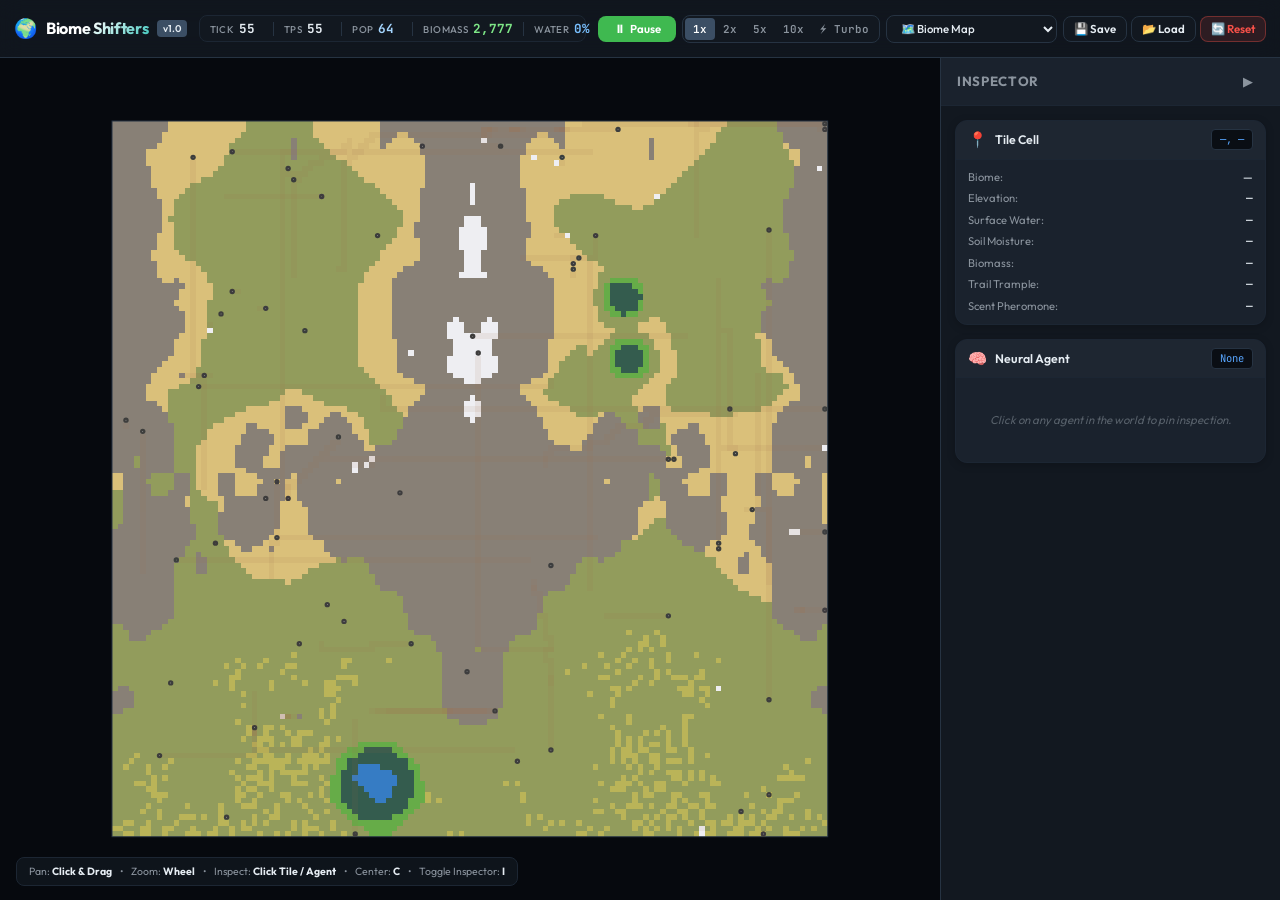
==== index.html @ 0a159b32 "starting point" ====
<!DOCTYPE html>
<html lang="en">
<head>
  <meta charset="UTF-8">
  <meta name="viewport" content="width=device-width, initial-scale=1.0">
  <title>Biome Shifters — Artificial Life & Dynamic Ecology</title>
  <link rel="stylesheet" href="style.css">
  <link rel="preconnect" href="https://fonts.googleapis.com">
  <link rel="preconnect" href="https://fonts.gstatic.com" crossorigin>
  <link href="https://fonts.googleapis.com/css2?family=JetBrains+Mono:wght@400;500;700&family=Outfit:wght@400;500;600;700&display=swap" rel="stylesheet">
</head>
<body>
  <div id="app-root">
    <!-- Top HUD Navigation & Stats Bar -->
    <header id="top-hud">
      <div class="hud-group hud-branding">
        <span class="hud-icon">🌍</span>
        <h1 class="hud-title">Biome Shifters</h1>
        <span class="hud-badge">v1.0</span>
      </div>

      <div class="hud-group hud-telemetry">
        <div class="telemetry-item" title="World Ticks Elapsed">
          <span class="label">Tick</span>
          <span class="val mono" id="stat-tick">0</span>
        </div>
        <div class="telemetry-divider"></div>
        <div class="telemetry-item" title="Ticks Per Second (Simulation Speed)">
          <span class="label">TPS</span>
          <span class="val mono" id="stat-tps">0</span>
        </div>
        <div class="telemetry-divider"></div>
        <div class="telemetry-item" title="Living Neural Agents">
          <span class="label">Pop</span>
          <span class="val mono highlight-pop" id="stat-pop">0</span>
        </div>
        <div class="telemetry-divider"></div>
        <div class="telemetry-item" title="Global Plant Biomass Density">
          <span class="label">Biomass</span>
          <span class="val mono highlight-biomass" id="stat-biomass">0</span>
        </div>
        <div class="telemetry-divider"></div>
        <div class="telemetry-item" title="World Surface Water Coverage">
          <span class="label">Water</span>
          <span class="val mono highlight-water" id="stat-water">0%</span>
        </div>
      </div>

      <div class="hud-group hud-controls">
        <button id="btn-pause" class="btn btn-primary" title="Play/Pause Simulation (Space)">
          <span id="pause-icon">⏸</span>
          <span id="pause-text">Pause</span>
        </button>

        <div class="speed-group" role="group" aria-label="Simulation Speed">
          <button class="btn btn-speed active" data-speed="1" title="Normal 1x Speed">1x</button>
          <button class="btn btn-speed" data-speed="2" title="Fast 2x Speed">2x</button>
          <button class="btn btn-speed" data-speed="5" title="Very Fast 5x Speed">5x</button>
          <button class="btn btn-speed" data-speed="10" title="Ultra Fast 10x Speed">10x</button>
          <button class="btn btn-speed btn-turbo" data-speed="turbo" title="Turbo Mode (Uncapped Microtask Pump)">⚡ Turbo</button>
        </div>

        <div class="layer-control">
          <label for="layer-select" class="visually-hidden">Visualization Layer</label>
          <select id="layer-select" class="dropdown-select" title="Switch Visualization Layer">
            <option value="biome" selected>🗺️ Biome Map</option>
            <option value="elevation">⛰️ Elevation Topography</option>
            <option value="water">💧 Water & Hydrology</option>
            <option value="biomass">🌿 Biomass Vegetation</option>
            <option value="trample">🐾 Trampled Trails</option>
            <option value="scent">🧪 Pheromone Scent</option>
          </select>
        </div>

        <div class="action-buttons">
          <button id="btn-save" class="btn btn-secondary" title="Save Simulation State">💾 Save</button>
          <button id="btn-load-list" class="btn btn-secondary" title="Open Saved Simulations">📂 Load</button>
          <button id="btn-reset" class="btn btn-danger" title="Re-seed Simulation World">🔄 Reset</button>
        </div>
      </div>
    </header>

    <!-- Main Workspace: Viewport & Inspector -->
    <main id="main-container">
      <!-- Simulation Canvas Container -->
      <section id="canvas-container">
        <canvas id="sim-canvas"></canvas>
        <div id="viewport-hints">
          <span>Pan: <strong>Click & Drag</strong></span>
          <span>•</span>
          <span>Zoom: <strong>Wheel</strong></span>
          <span>•</span>
          <span>Inspect: <strong>Click Tile / Agent</strong></span>
          <span>•</span>
          <span>Center: <strong>C</strong></span>
          <span>•</span>
          <span>Toggle Inspector: <strong>I</strong></span>
        </div>

        <!-- Floating Button to Unhide Sidebar when Collapsed -->
        <button id="btn-unhide-sidebar" class="sidebar-unhide-btn hidden" title="Show Inspector (I)">
          <span>◀</span>
          <span class="unhide-text">Inspector</span>
        </button>
      </section>

      <!-- Right Inspector Sidebar -->
      <aside id="inspector-sidebar">
        <div class="sidebar-header">
          <h2>Inspector</h2>
          <button id="btn-toggle-sidebar" class="btn-icon" title="Hide Inspector (I)">▶</button>
        </div>

        <div class="sidebar-content">
          <!-- Tile Inspection Card -->
          <div class="inspector-card" id="card-tile">
            <div class="card-header">
              <span class="card-icon">📍</span>
              <h3>Tile Cell</h3>
              <span class="card-badge mono" id="tile-coords">—, —</span>
            </div>
            <div class="card-body">
              <div class="stat-row">
                <span class="stat-name">Biome:</span>
                <span class="stat-val" id="tile-biome">—</span>
              </div>
              <div class="stat-row">
                <span class="stat-name">Elevation:</span>
                <span class="stat-val mono" id="tile-elevation">—</span>
              </div>
              <div class="stat-row">
                <span class="stat-name">Surface Water:</span>
                <span class="stat-val mono" id="tile-water">—</span>
              </div>
              <div class="stat-row">
                <span class="stat-name">Soil Moisture:</span>
                <span class="stat-val mono" id="tile-moisture">—</span>
              </div>
              <div class="stat-row">
                <span class="stat-name">Biomass:</span>
                <span class="stat-val mono" id="tile-biomass">—</span>
              </div>
              <div class="stat-row">
                <span class="stat-name">Trail Trample:</span>
                <span class="stat-val mono" id="tile-trample">—</span>
              </div>
              <div class="stat-row">
                <span class="stat-name">Scent Pheromone:</span>
                <span class="stat-val mono" id="tile-scent">—</span>
              </div>
            </div>
          </div>

          <!-- Agent Inspection Card -->
          <div class="inspector-card" id="card-agent">
            <div class="card-header">
              <span class="card-icon">🧠</span>
              <h3>Neural Agent</h3>
              <span class="card-badge mono" id="agent-id">None</span>
            </div>
            <div class="card-body">
              <div id="agent-empty-msg" class="empty-state">
                <p>Click on any agent in the world to pin inspection.</p>
              </div>

              <div id="agent-details" class="agent-details hidden">
                <div class="stat-row">
                  <span class="stat-name">Species Lineage:</span>
                  <span class="stat-val" id="agent-species">—</span>
                </div>
                <div class="stat-row">
                  <span class="stat-name">Generation:</span>
                  <span class="stat-val mono" id="agent-gen">—</span>
                </div>
                <div class="stat-row">
                  <span class="stat-name">Age / Max:</span>
                  <span class="stat-val mono" id="agent-age">—</span>
                </div>
                <div class="stat-row">
                  <span class="stat-name">Position (X, Y):</span>
                  <span class="stat-val mono" id="agent-pos">—</span>
                </div>
                <div class="stat-row">
                  <span class="stat-name">Current Action:</span>
                  <span class="stat-val highlight-action" id="agent-action">—</span>
                </div>

                <!-- Energy Gauge -->
                <div class="energy-section">
                  <div class="energy-header">
                    <span class="stat-name">Energy Reserve:</span>
                    <span class="stat-val mono" id="agent-energy-val">— / 250</span>
                  </div>
                  <div class="meter-bar">
                    <div id="agent-energy-bar" class="meter-fill" style="width: 50%;"></div>
                  </div>
                </div>

                <!-- Miniature RNN Brain Graph -->
                <div class="brain-section">
                  <div class="brain-header">
                    <span class="stat-name">Recurrent Brain Activity</span>
                    <span class="brain-status">Active</span>
                  </div>
                  <div class="canvas-wrapper">
                    <canvas id="brain-canvas" width="280" height="140"></canvas>
                  </div>
                  <div class="brain-legend">
                    <span>Input (29)</span>
                    <span>Hidden (16)</span>
                    <span>Output (9)</span>
                  </div>
                </div>
              </div>
            </div>
          </div>
        </div>
      </aside>
    </main>

    <!-- Modal Dialog for Save/Load -->
    <div id="modal-container" class="modal-backdrop hidden">
      <div class="modal-dialog">
        <div class="modal-header">
          <h2 id="modal-title">Saved Simulations</h2>
          <button id="modal-btn-close" class="btn-icon">✕</button>
        </div>
        <div class="modal-body">
          <div class="modal-create-row">
            <input type="text" id="save-name-input" placeholder="Enter save name..." maxlength="48">
            <button id="btn-save-confirm" class="btn btn-primary">Save Current State</button>
          </div>
          <div class="saves-list-wrapper">
            <div id="saves-list-loading" class="saves-loading hidden">Loading saves...</div>
            <ul id="saves-list" class="saves-list">
              <!-- Dynamically populated via REST API -->
            </ul>
          </div>
        </div>
      </div>
    </div>
  </div>

  <!-- Entry Script -->
  <script type="module" src="js/main.js"></script>
</body>
</html>
---- style.css ----
/* ==========================================================================
   Biome Shifters — Core Dark-Theme Stylesheet
   ========================================================================== */

:root {
  --bg-main: #0a0e14;
  --bg-surface: #121820;
  --bg-surface-elevated: #1a222d;
  --bg-glass: rgba(18, 24, 32, 0.85);
  --border-color: #263342;
  --border-color-subtle: #1c2633;
  --border-highlight: #3b4e64;

  --text-primary: #e6edf3;
  --text-secondary: #8b949e;
  --text-muted: #57606a;
  
  --accent-primary: #3fb950;
  --accent-primary-hover: #46c758;
  --accent-primary-dim: rgba(63, 185, 80, 0.15);

  --accent-blue: #58a6ff;
  --accent-cyan: #39c5bb;
  --accent-warning: #d29922;
  --accent-danger: #f85149;
  --accent-danger-hover: #da3633;
  --accent-turbo: #ff6b4a;

  --font-main: 'Outfit', -apple-system, BlinkMacSystemFont, "Segoe UI", Roboto, sans-serif;
  --font-mono: 'JetBrains Mono', ui-monospace, SFMono-Regular, Menlo, Monaco, Consolas, monospace;

  --radius-sm: 4px;
  --radius-md: 8px;
  --radius-lg: 12px;

  --sidebar-width: 340px;
  --hud-height: 58px;
  --shadow-elevated: 0 8px 24px rgba(0, 0, 0, 0.4);
}

*, *::before, *::after {
  box-sizing: border-box;
  margin: 0;
  padding: 0;
}

html, body {
  width: 100%;
  height: 100%;
  overflow: hidden;
  background-color: var(--bg-main);
  color: var(--text-primary);
  font-family: var(--font-main);
  font-size: 14px;
  line-height: 1.4;
  -webkit-font-smoothing: antialiased;
  -moz-osx-font-smoothing: grayscale;
}

#app-root {
  display: flex;
  flex-direction: column;
  width: 100vw;
  height: 100vh;
  position: relative;
  overflow: hidden;
}

.mono {
  font-family: var(--font-mono);
}

.hidden {
  display: none !important;
}

.visually-hidden {
  position: absolute;
  width: 1px;
  height: 1px;
  padding: 0;
  margin: -1px;
  overflow: hidden;
  clip: rect(0, 0, 0, 0);
  border: 0;
}

/* ==========================================================================
   Top HUD Bar
   ========================================================================== */

#top-hud {
  min-height: var(--hud-height);
  height: auto;
  max-width: 100vw;
  background: var(--bg-glass);
  backdrop-filter: blur(12px);
  -webkit-backdrop-filter: blur(12px);
  border-bottom: 1px solid var(--border-color);
  display: flex;
  align-items: center;
  justify-content: space-between;
  padding: 6px 14px;
  z-index: 100;
  user-select: none;
  gap: 12px;
  flex-shrink: 0;
  overflow-x: auto;
  overflow-y: hidden;
  scrollbar-width: thin;
  scrollbar-color: var(--border-highlight) transparent;
}

#top-hud::-webkit-scrollbar {
  height: 3px;
}

#top-hud::-webkit-scrollbar-thumb {
  background: var(--border-highlight);
  border-radius: 2px;
}

.hud-group {
  display: flex;
  align-items: center;
  gap: 8px;
}

/* Branding */
.hud-branding {
  gap: 8px;
  flex-shrink: 0;
}

.hud-icon {
  font-size: 1.35rem;
}

.hud-title {
  font-size: 1.15rem;
  font-weight: 700;
  letter-spacing: -0.02em;
  background: linear-gradient(135deg, #ffffff 40%, var(--accent-cyan));
  -webkit-background-clip: text;
  -webkit-text-fill-color: transparent;
}

.hud-badge {
  font-size: 0.7rem;
  font-weight: 600;
  background-color: var(--border-highlight);
  color: var(--text-primary);
  padding: 2px 6px;
  border-radius: var(--radius-sm);
}

/* Telemetry Counters */
.hud-telemetry {
  background-color: var(--bg-surface);
  border: 1px solid var(--border-color-subtle);
  border-radius: var(--radius-md);
  padding: 4px 10px;
  gap: 10px;
  flex-shrink: 1;
  min-width: 0;
}

.telemetry-item {
  display: flex;
  align-items: baseline;
  gap: 5px;
  white-space: nowrap;
}

.telemetry-item .label {
  font-size: 0.7rem;
  font-weight: 500;
  color: var(--text-secondary);
  text-transform: uppercase;
  letter-spacing: 0.04em;
}

.telemetry-item .val {
  font-size: 0.9rem;
  font-weight: 700;
  color: var(--text-primary);
  min-width: 24px;
}

.highlight-pop {
  color: #a5d6ff !important;
}

.highlight-biomass {
  color: #7ee787 !important;
}

.highlight-water {
  color: #79c0ff !important;
}

.telemetry-divider {
  width: 1px;
  height: 14px;
  background-color: var(--border-color);
  flex-shrink: 0;
}

/* HUD Controls */
.hud-controls {
  gap: 6px;
  flex-shrink: 0;
}

.speed-group {
  display: flex;
  background-color: var(--bg-surface);
  border: 1px solid var(--border-color);
  border-radius: var(--radius-md);
  padding: 2px;
}

.dropdown-select {
  background-color: var(--bg-surface);
  color: var(--text-primary);
  border: 1px solid var(--border-color);
  border-radius: var(--radius-md);
  padding: 5px 10px;
  font-family: var(--font-main);
  font-size: 0.82rem;
  font-weight: 500;
  cursor: pointer;
  outline: none;
  transition: border-color 0.15s ease;
}

.dropdown-select:hover, .dropdown-select:focus {
  border-color: var(--accent-blue);
}

.action-buttons {
  display: flex;
  gap: 4px;
}

/* Buttons */
.btn {
  display: inline-flex;
  align-items: center;
  justify-content: center;
  gap: 5px;
  padding: 5px 10px;
  border-radius: var(--radius-md);
  font-family: var(--font-main);
  font-size: 0.82rem;
  font-weight: 600;
  cursor: pointer;
  border: 1px solid transparent;
  transition: all 0.15s ease;
  user-select: none;
  white-space: nowrap;
}

.btn-primary {
  background-color: var(--accent-primary);
  color: #ffffff;
  min-width: 78px;
}

.btn-primary:hover {
  background-color: var(--accent-primary-hover);
}

.btn-secondary {
  background-color: var(--bg-surface);
  color: var(--text-primary);
  border-color: var(--border-color);
}

.btn-secondary:hover {
  background-color: var(--bg-surface-elevated);
  border-color: var(--border-highlight);
}

.btn-danger {
  background-color: rgba(248, 81, 73, 0.12);
  color: var(--accent-danger);
  border-color: rgba(248, 81, 73, 0.35);
}

.btn-danger:hover {
  background-color: var(--accent-danger);
  color: #ffffff;
}

.btn-speed {
  background: transparent;
  color: var(--text-secondary);
  border: none;
  padding: 4px 8px;
  font-size: 0.78rem;
  font-family: var(--font-mono);
  font-weight: 600;
  border-radius: var(--radius-sm);
}

.btn-speed:hover {
  color: var(--text-primary);
  background-color: var(--bg-surface-elevated);
}

.btn-speed.active {
  background-color: var(--border-highlight);
  color: #ffffff;
}

.btn-turbo.active {
  background: linear-gradient(135deg, #ff6b4a, #f85149);
  color: #ffffff;
  font-weight: 700;
  box-shadow: 0 0 10px rgba(255, 107, 74, 0.5);
}

.btn-icon {
  background: transparent;
  border: 1px solid transparent;
  color: var(--text-secondary);
  border-radius: var(--radius-md);
  padding: 6px 10px;
  font-size: 0.9rem;
  cursor: pointer;
  transition: all 0.15s ease;
}

.btn-icon:hover {
  background-color: var(--bg-surface-elevated);
  color: var(--text-primary);
}

/* ==========================================================================
   Main Workspace: Canvas & Inspector
   ========================================================================== */

#main-container {
  display: flex;
  flex: 1;
  width: 100%;
  min-height: 0;
  position: relative;
  overflow: hidden;
}

#canvas-container {
  flex: 1;
  height: 100%;
  position: relative;
  overflow: hidden;
  background-color: #06090e;
  cursor: grab;
}

#canvas-container:active {
  cursor: grabbing;
}

#sim-canvas {
  width: 100%;
  height: 100%;
  display: block;
  image-rendering: pixelated;
  image-rendering: crisp-edges;
}

#viewport-hints {
  position: absolute;
  bottom: 14px;
  left: 16px;
  background: rgba(18, 24, 32, 0.75);
  backdrop-filter: blur(8px);
  -webkit-backdrop-filter: blur(8px);
  border: 1px solid var(--border-color-subtle);
  border-radius: var(--radius-md);
  padding: 6px 12px;
  display: flex;
  gap: 8px;
  font-size: 0.75rem;
  color: var(--text-secondary);
  pointer-events: none;
  user-select: none;
}

#viewport-hints strong {
  color: var(--text-primary);
}

/* Floating Button to Unhide Sidebar */
.sidebar-unhide-btn {
  position: absolute;
  top: 14px;
  right: 14px;
  z-index: 60;
  display: flex;
  align-items: center;
  gap: 6px;
  padding: 8px 14px;
  background: var(--bg-surface-elevated);
  backdrop-filter: blur(12px);
  -webkit-backdrop-filter: blur(12px);
  border: 1px solid var(--border-color);
  border-radius: var(--radius-md);
  color: var(--text-primary);
  font-family: var(--font-main);
  font-size: 0.82rem;
  font-weight: 600;
  cursor: pointer;
  box-shadow: var(--shadow-elevated);
  transition: all 0.2s cubic-bezier(0.16, 1, 0.3, 1);
  user-select: none;
}

.sidebar-unhide-btn:hover {
  background-color: var(--bg-surface);
  border-color: var(--accent-blue);
  color: #ffffff;
  transform: translateX(-3px);
}

/* ==========================================================================
   Inspector Sidebar
   ========================================================================== */

#inspector-sidebar {
  width: var(--sidebar-width);
  height: 100%;
  background-color: var(--bg-surface);
  border-left: 1px solid var(--border-color);
  display: flex;
  flex-direction: column;
  flex-shrink: 0;
  transition: transform 0.25s cubic-bezier(0.16, 1, 0.3, 1);
  z-index: 50;
  overflow: hidden;
}

#inspector-sidebar.collapsed {
  transform: translateX(100%);
  position: absolute;
  right: 0;
  top: 0;
}

.sidebar-header {
  height: 48px;
  padding: 0 16px;
  display: flex;
  align-items: center;
  justify-content: space-between;
  border-bottom: 1px solid var(--border-color-subtle);
  background-color: var(--bg-surface-elevated);
  flex-shrink: 0;
}

.sidebar-header h2 {
  font-size: 0.95rem;
  font-weight: 700;
  text-transform: uppercase;
  letter-spacing: 0.05em;
  color: var(--text-secondary);
}

.sidebar-content {
  flex: 1;
  min-height: 0;
  overflow-y: auto;
  padding: 14px 14px 28px 14px;
  display: flex;
  flex-direction: column;
  gap: 14px;
}

.sidebar-content::-webkit-scrollbar {
  width: 6px;
}

.sidebar-content::-webkit-scrollbar-thumb {
  background-color: var(--border-highlight);
  border-radius: 3px;
}

/* Inspector Cards */
.inspector-card {
  background-color: var(--bg-surface-elevated);
  border: 1px solid var(--border-color-subtle);
  border-radius: var(--radius-lg);
  overflow: hidden;
  box-shadow: 0 2px 8px rgba(0, 0, 0, 0.2);
}

.card-header {
  display: flex;
  align-items: center;
  gap: 8px;
  padding: 8px 12px;
  background-color: rgba(255, 255, 255, 0.02);
  border-bottom: 1px solid var(--border-color-subtle);
}

.card-icon {
  font-size: 1.1rem;
}

.card-header h3 {
  font-size: 0.88rem;
  font-weight: 600;
  flex: 1;
}

.card-badge {
  font-size: 0.75rem;
  background-color: var(--bg-main);
  border: 1px solid var(--border-color);
  padding: 2px 8px;
  border-radius: var(--radius-sm);
  color: var(--accent-blue);
}

.card-body {
  padding: 10px 12px;
  display: flex;
  flex-direction: column;
  gap: 7px;
}

.agent-details {
  display: flex;
  flex-direction: column;
  gap: 7px;
}

.stat-row {
  display: flex;
  justify-content: space-between;
  align-items: center;
  font-size: 0.8rem;
  line-height: 1.3;
}

.stat-name {
  color: var(--text-secondary);
}

.stat-val {
  font-weight: 500;
  color: var(--text-primary);
}

.highlight-action {
  color: var(--accent-cyan);
  font-weight: 600;
}

.empty-state {
  text-align: center;
  padding: 24px 8px;
  color: var(--text-muted);
  font-size: 0.82rem;
  font-style: italic;
}

/* Energy Gauge */
.energy-section {
  margin-top: 6px;
  display: flex;
  flex-direction: column;
  gap: 4px;
}

.energy-header {
  display: flex;
  justify-content: space-between;
  font-size: 0.8rem;
}

.meter-bar {
  width: 100%;
  height: 8px;
  background-color: var(--bg-main);
  border-radius: 4px;
  overflow: hidden;
  border: 1px solid var(--border-color-subtle);
}

.meter-fill {
  height: 100%;
  background: linear-gradient(90deg, #3fb950, #58a6ff);
  border-radius: 4px;
  transition: width 0.15s ease-out;
}

/* Brain Activity Graph */
.brain-section {
  margin-top: 8px;
  border-top: 1px solid var(--border-color-subtle);
  padding-top: 8px;
  display: flex;
  flex-direction: column;
  gap: 6px;
}

.brain-header {
  display: flex;
  justify-content: space-between;
  align-items: center;
  font-size: 0.8rem;
}

.brain-status {
  font-size: 0.7rem;
  color: var(--accent-primary);
  font-weight: 600;
  text-transform: uppercase;
}

.canvas-wrapper {
  background-color: #06090e;
  border: 1px solid var(--border-color-subtle);
  border-radius: var(--radius-md);
  overflow: hidden;
  width: 100%;
  display: flex;
  justify-content: center;
  align-items: center;
  padding: 4px;
}

#brain-canvas {
  display: block;
  width: 100%;
  height: auto;
  aspect-ratio: 280 / 140;
  max-height: 140px;
}

.brain-legend {
  display: flex;
  justify-content: space-between;
  font-size: 0.7rem;
  color: var(--text-muted);
  padding: 0 10px;
}

/* ==========================================================================
   Save / Load Modal Dialog
   ========================================================================== */

.modal-backdrop {
  position: fixed;
  top: 0;
  left: 0;
  width: 100vw;
  height: 100vh;
  background-color: rgba(0, 0, 0, 0.7);
  backdrop-filter: blur(4px);
  -webkit-backdrop-filter: blur(4px);
  display: flex;
  align-items: center;
  justify-content: center;
  z-index: 1000;
}

.modal-dialog {
  width: 480px;
  max-width: 90vw;
  background-color: var(--bg-surface);
  border: 1px solid var(--border-color);
  border-radius: var(--radius-lg);
  box-shadow: var(--shadow-elevated);
  overflow: hidden;
  display: flex;
  flex-direction: column;
}

.modal-header {
  display: flex;
  justify-content: space-between;
  align-items: center;
  padding: 14px 20px;
  border-bottom: 1px solid var(--border-color-subtle);
  background-color: var(--bg-surface-elevated);
}

.modal-header h2 {
  font-size: 1.05rem;
  font-weight: 700;
}

.modal-body {
  padding: 20px;
  display: flex;
  flex-direction: column;
  gap: 16px;
}

.modal-create-row {
  display: flex;
  gap: 8px;
}

.modal-create-row input {
  flex: 1;
  background-color: var(--bg-main);
  border: 1px solid var(--border-color);
  border-radius: var(--radius-md);
  padding: 8px 12px;
  color: var(--text-primary);
  font-family: var(--font-main);
  font-size: 0.85rem;
  outline: none;
}

.modal-create-row input:focus {
  border-color: var(--accent-blue);
}

.saves-list-wrapper {
  max-height: 260px;
  overflow-y: auto;
  border: 1px solid var(--border-color-subtle);
  border-radius: var(--radius-md);
  background-color: var(--bg-main);
}

.saves-loading {
  padding: 20px;
  text-align: center;
  color: var(--text-muted);
  font-size: 0.85rem;
}

.saves-list {
  list-style: none;
}

.saves-list li {
  display: flex;
  align-items: center;
  justify-content: space-between;
  padding: 10px 14px;
  border-bottom: 1px solid var(--border-color-subtle);
  transition: background-color 0.15s ease;
}

.saves-list li:last-child {
  border-bottom: none;
}

.saves-list li:hover {
  background-color: var(--bg-surface-elevated);
}

.save-item-info {
  display: flex;
  flex-direction: column;
  gap: 2px;
}

.save-item-name {
  font-weight: 600;
  font-size: 0.88rem;
  color: var(--text-primary);
}

.save-item-meta {
  font-size: 0.72rem;
  color: var(--text-secondary);
}

.save-item-actions {
  display: flex;
  gap: 6px;
}

.save-item-actions button {
  padding: 4px 8px;
  font-size: 0.78rem;
}

/* ==========================================================================
   Responsive Breakpoints
   ========================================================================== */

@media (max-width: 1240px) {
  #top-hud {
    gap: 8px;
    padding: 4px 10px;
  }

  .hud-title {
    font-size: 1.05rem;
  }

  .hud-telemetry {
    padding: 3px 6px;
    gap: 6px;
  }

  .telemetry-divider {
    height: 12px;
  }

  .btn {
    padding: 4px 8px;
    font-size: 0.78rem;
  }

  .btn-speed {
    padding: 3px 5px;
    font-size: 0.72rem;
  }

  .dropdown-select {
    padding: 4px 8px;
    font-size: 0.78rem;
    max-width: 140px;
  }
}

@media (max-width: 980px) {
  .hud-badge {
    display: none;
  }

  .telemetry-item .label {
    font-size: 0.64rem;
  }

  .telemetry-item .val {
    font-size: 0.82rem;
    min-width: 18px;
  }
}
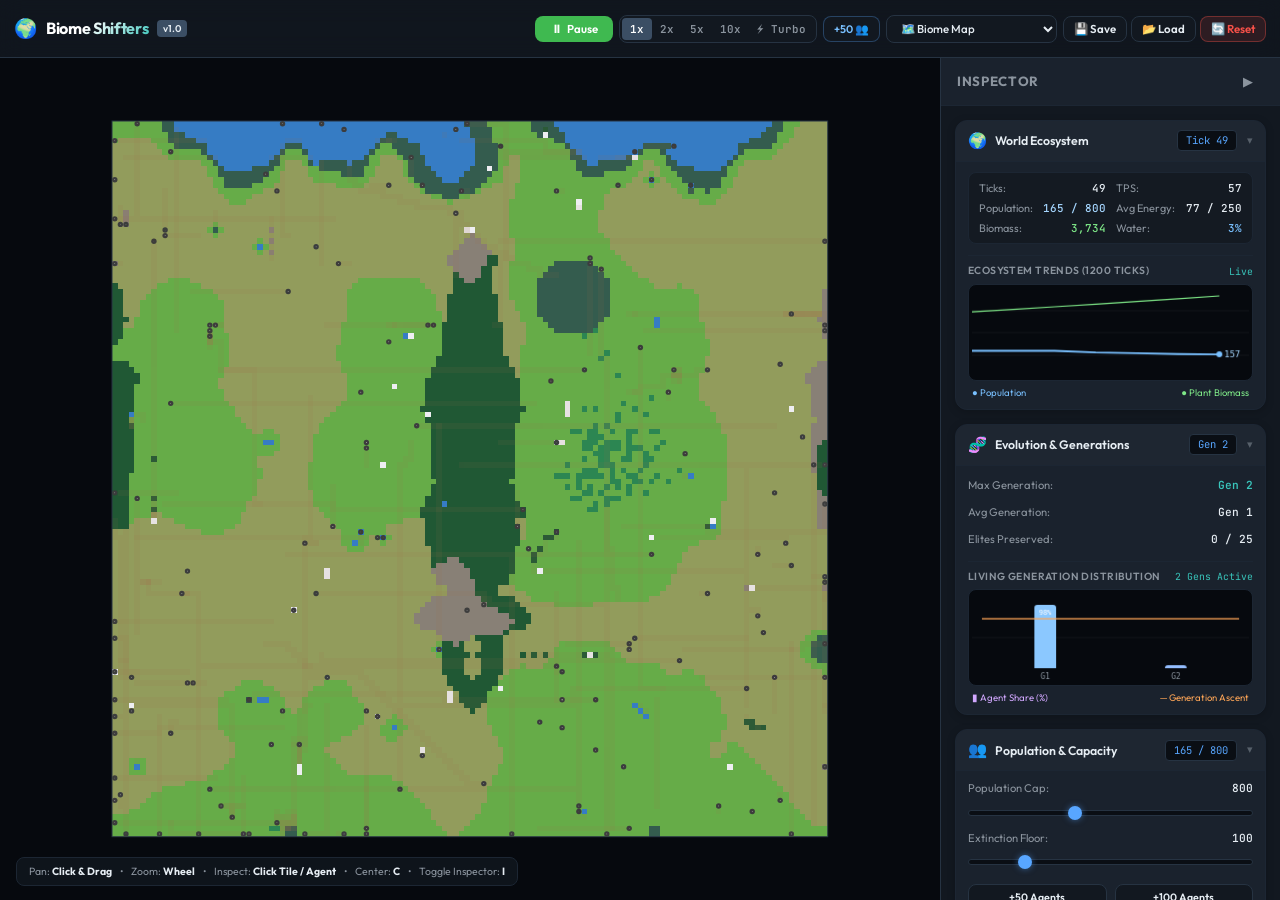
==== commit 5f06a0c9: "TASK_13: Ecosystem balance, generational progression, and UI stability" ====
--- a/index.html
+++ b/index.html
@@ -19,33 +19,6 @@
         <span class="hud-badge">v1.0</span>
       </div>
 
-      <div class="hud-group hud-telemetry">
-        <div class="telemetry-item" title="World Ticks Elapsed">
-          <span class="label">Tick</span>
-          <span class="val mono" id="stat-tick">0</span>
-        </div>
-        <div class="telemetry-divider"></div>
-        <div class="telemetry-item" title="Ticks Per Second (Simulation Speed)">
-          <span class="label">TPS</span>
-          <span class="val mono" id="stat-tps">0</span>
-        </div>
-        <div class="telemetry-divider"></div>
-        <div class="telemetry-item" title="Living Neural Agents">
-          <span class="label">Pop</span>
-          <span class="val mono highlight-pop" id="stat-pop">0</span>
-        </div>
-        <div class="telemetry-divider"></div>
-        <div class="telemetry-item" title="Global Plant Biomass Density">
-          <span class="label">Biomass</span>
-          <span class="val mono highlight-biomass" id="stat-biomass">0</span>
-        </div>
-        <div class="telemetry-divider"></div>
-        <div class="telemetry-item" title="World Surface Water Coverage">
-          <span class="label">Water</span>
-          <span class="val mono highlight-water" id="stat-water">0%</span>
-        </div>
-      </div>
-
       <div class="hud-group hud-controls">
         <button id="btn-pause" class="btn btn-primary" title="Play/Pause Simulation (Space)">
           <span id="pause-icon">⏸</span>
@@ -58,6 +31,10 @@
           <button class="btn btn-speed" data-speed="5" title="Very Fast 5x Speed">5x</button>
           <button class="btn btn-speed" data-speed="10" title="Ultra Fast 10x Speed">10x</button>
           <button class="btn btn-speed btn-turbo" data-speed="turbo" title="Turbo Mode (Uncapped Microtask Pump)">⚡ Turbo</button>
+        </div>
+
+        <div class="quick-spawn-group">
+          <button id="btn-quick-spawn" class="btn btn-secondary" title="Quick Spawn 50 Agents (+50)">+50 👥</button>
         </div>
 
         <div class="layer-control">
@@ -112,12 +89,137 @@
         </div>
 
         <div class="sidebar-content">
+          <!-- World & Ecosystem Telemetry Card -->
+          <div class="inspector-card" id="card-telemetry">
+            <div class="card-header" title="Click to collapse/expand">
+              <span class="card-icon">🌍</span>
+              <h3>World Ecosystem</h3>
+              <span class="card-badge mono" id="stat-tick-badge">Tick 0</span>
+              <span class="card-collapse-icon">▾</span>
+            </div>
+            <div class="card-body">
+              <div class="telemetry-grid">
+                <div class="stat-cell">
+                  <span class="stat-name">Ticks:</span>
+                  <span class="stat-val mono" id="stat-tick">0</span>
+                </div>
+                <div class="stat-cell">
+                  <span class="stat-name">TPS:</span>
+                  <span class="stat-val mono" id="stat-tps">0</span>
+                </div>
+                <div class="stat-cell">
+                  <span class="stat-name">Population:</span>
+                  <span class="stat-val mono highlight-pop" id="stat-pop">0</span>
+                </div>
+                <div class="stat-cell">
+                  <span class="stat-name">Avg Energy:</span>
+                  <span class="stat-val mono" id="stat-avg-energy">0</span>
+                </div>
+                <div class="stat-cell">
+                  <span class="stat-name">Biomass:</span>
+                  <span class="stat-val mono highlight-biomass" id="stat-biomass">0</span>
+                </div>
+                <div class="stat-cell">
+                  <span class="stat-name">Water:</span>
+                  <span class="stat-val mono highlight-water" id="stat-water">0%</span>
+                </div>
+              </div>
+
+              <!-- Live Ecosystem History Graph -->
+              <div class="graph-section">
+                <div class="graph-header">
+                  <span class="graph-title">Ecosystem Trends (1200 Ticks)</span>
+                  <span class="graph-status mono" id="eco-trend-status">Live</span>
+                </div>
+                <div class="graph-canvas-wrapper">
+                  <canvas id="telemetry-canvas" width="280" height="90"></canvas>
+                </div>
+                <div class="graph-legend">
+                  <span class="legend-item legend-pop">● Population</span>
+                  <span class="legend-item legend-biomass">● Plant Biomass</span>
+                </div>
+              </div>
+            </div>
+          </div>
+
+          <!-- Evolution & Generations Card -->
+          <div class="inspector-card" id="card-evolution">
+            <div class="card-header" title="Click to collapse/expand">
+              <span class="card-icon">🧬</span>
+              <h3>Evolution & Generations</h3>
+              <span class="card-badge mono" id="stat-maxgen-badge">Gen 1</span>
+              <span class="card-collapse-icon">▾</span>
+            </div>
+            <div class="card-body">
+              <div class="stat-row">
+                <span class="stat-name">Max Generation:</span>
+                <span class="stat-val mono highlight-action" id="stat-max-gen">Gen 1</span>
+              </div>
+              <div class="stat-row">
+                <span class="stat-name">Avg Generation:</span>
+                <span class="stat-val mono" id="stat-avg-gen">Gen 1.0</span>
+              </div>
+              <div class="stat-row">
+                <span class="stat-name">Elites Preserved:</span>
+                <span class="stat-val mono" id="stat-elites-count">0 / 25</span>
+              </div>
+
+              <!-- Live Generation Distribution Graph -->
+              <div class="graph-section">
+                <div class="graph-header">
+                  <span class="graph-title">Living Generation Distribution</span>
+                  <span class="graph-status mono" id="gen-active-count">1 Gen</span>
+                </div>
+                <div class="graph-canvas-wrapper">
+                  <canvas id="generation-canvas" width="280" height="90"></canvas>
+                </div>
+                <div class="graph-legend">
+                  <span class="legend-item legend-gen-bars">▮ Agent Share (%)</span>
+                  <span class="legend-item legend-gen-trend">─ Generation Ascent</span>
+                </div>
+              </div>
+            </div>
+          </div>
+
+          <!-- Population & Ecosystem Controls Card -->
+          <div class="inspector-card" id="card-population">
+            <div class="card-header" title="Click to collapse/expand">
+              <span class="card-icon">👥</span>
+              <h3>Population & Capacity</h3>
+              <span class="card-badge mono" id="pop-ratio-badge">0 / 800</span>
+              <span class="card-collapse-icon">▾</span>
+            </div>
+            <div class="card-body">
+              <div class="slider-control-group">
+                <div class="slider-label-row">
+                  <span class="stat-name">Population Cap:</span>
+                  <span class="stat-val mono" id="label-pop-cap">800</span>
+                </div>
+                <input type="range" id="slider-pop-cap" class="custom-range" min="100" max="2000" step="50" value="800">
+              </div>
+
+              <div class="slider-control-group">
+                <div class="slider-label-row">
+                  <span class="stat-name">Extinction Floor:</span>
+                  <span class="stat-val mono" id="label-pop-floor">100</span>
+                </div>
+                <input type="range" id="slider-pop-floor" class="custom-range" min="10" max="500" step="10" value="100">
+              </div>
+
+              <div class="pop-action-buttons">
+                <button id="btn-spawn-50" class="btn btn-secondary btn-sm" title="Spawn 50 Agents (+50)">+50 Agents</button>
+                <button id="btn-spawn-100" class="btn btn-secondary btn-sm" title="Spawn 100 Agents (+100)">+100 Agents</button>
+              </div>
+            </div>
+          </div>
+
           <!-- Tile Inspection Card -->
           <div class="inspector-card" id="card-tile">
-            <div class="card-header">
+            <div class="card-header" title="Click to collapse/expand">
               <span class="card-icon">📍</span>
               <h3>Tile Cell</h3>
               <span class="card-badge mono" id="tile-coords">—, —</span>
+              <span class="card-collapse-icon">▾</span>
             </div>
             <div class="card-body">
               <div class="stat-row">
@@ -153,10 +255,11 @@
 
           <!-- Agent Inspection Card -->
           <div class="inspector-card" id="card-agent">
-            <div class="card-header">
+            <div class="card-header" title="Click to collapse/expand">
               <span class="card-icon">🧠</span>
               <h3>Neural Agent</h3>
               <span class="card-badge mono" id="agent-id">None</span>
+              <span class="card-collapse-icon">▾</span>
             </div>
             <div class="card-body">
               <div id="agent-empty-msg" class="empty-state">
--- a/style.css
+++ b/style.css
@@ -191,6 +191,12 @@
   color: #a5d6ff !important;
 }
 
+.pop-sub {
+  font-size: 0.72rem;
+  color: var(--text-muted);
+  font-weight: 500;
+}
+
 .highlight-biomass {
   color: #7ee787 !important;
 }
@@ -210,6 +216,25 @@
 .hud-controls {
   gap: 6px;
   flex-shrink: 0;
+}
+
+.quick-spawn-group {
+  display: flex;
+  align-items: center;
+}
+
+.quick-spawn-group .btn {
+  padding: 5px 10px;
+  font-size: 0.78rem;
+  font-weight: 600;
+  border-color: rgba(88, 166, 255, 0.3);
+  color: #79c0ff;
+}
+
+.quick-spawn-group .btn:hover {
+  background-color: rgba(56, 139, 253, 0.15);
+  border-color: var(--accent-blue);
+  color: #ffffff;
 }
 
 .speed-group {
@@ -472,7 +497,8 @@
   flex: 1;
   min-height: 0;
   overflow-y: auto;
-  padding: 14px 14px 28px 14px;
+  overflow-x: hidden;
+  padding: 14px 14px 40px 14px;
   display: flex;
   flex-direction: column;
   gap: 14px;
@@ -494,15 +520,43 @@
   border-radius: var(--radius-lg);
   overflow: hidden;
   box-shadow: 0 2px 8px rgba(0, 0, 0, 0.2);
+  flex-shrink: 0;
+  min-height: max-content;
+  width: 100%;
+  box-sizing: border-box;
 }
 
 .card-header {
   display: flex;
   align-items: center;
   gap: 8px;
-  padding: 8px 12px;
+  padding: 9px 12px;
   background-color: rgba(255, 255, 255, 0.02);
   border-bottom: 1px solid var(--border-color-subtle);
+  flex-shrink: 0;
+  cursor: pointer;
+  user-select: none;
+  transition: background-color 0.15s ease;
+}
+
+.card-header:hover {
+  background-color: rgba(255, 255, 255, 0.05);
+}
+
+.card-collapse-icon {
+  font-size: 0.8rem;
+  color: var(--text-muted);
+  transition: transform 0.2s cubic-bezier(0.16, 1, 0.3, 1);
+  display: inline-block;
+  margin-left: 2px;
+}
+
+.inspector-card.card-collapsed .card-collapse-icon {
+  transform: rotate(-90deg);
+}
+
+.inspector-card.card-collapsed .card-body {
+  display: none !important;
 }
 
 .card-icon {
@@ -529,12 +583,14 @@
   display: flex;
   flex-direction: column;
   gap: 7px;
+  flex-shrink: 0;
 }
 
 .agent-details {
   display: flex;
   flex-direction: column;
   gap: 7px;
+  flex-shrink: 0;
 }
 
 .stat-row {
@@ -542,7 +598,9 @@
   justify-content: space-between;
   align-items: center;
   font-size: 0.8rem;
-  line-height: 1.3;
+  line-height: 1.4;
+  min-height: 20px;
+  flex-shrink: 0;
 }
 
 .stat-name {
@@ -552,6 +610,192 @@
 .stat-val {
   font-weight: 500;
   color: var(--text-primary);
+}
+
+/* Telemetry 2-Column Grid */
+.telemetry-grid {
+  display: grid;
+  grid-template-columns: repeat(2, 1fr);
+  gap: 6px 10px;
+  background: rgba(0, 0, 0, 0.25);
+  border: 1px solid var(--border-color-subtle);
+  border-radius: var(--radius-md);
+  padding: 8px 10px;
+  flex-shrink: 0;
+}
+
+.stat-cell {
+  display: flex;
+  justify-content: space-between;
+  align-items: center;
+  font-size: 0.78rem;
+  line-height: 1.3;
+}
+
+/* Real-Time Statistical Graphs */
+.graph-section {
+  margin-top: 4px;
+  border-top: 1px solid var(--border-color-subtle);
+  padding-top: 8px;
+  display: flex;
+  flex-direction: column;
+  gap: 5px;
+  flex-shrink: 0;
+}
+
+.graph-header {
+  display: flex;
+  justify-content: space-between;
+  align-items: center;
+  font-size: 0.74rem;
+}
+
+.graph-title {
+  font-weight: 600;
+  color: var(--text-secondary);
+  text-transform: uppercase;
+  letter-spacing: 0.04em;
+}
+
+.graph-status {
+  font-size: 0.7rem;
+  color: var(--accent-cyan);
+}
+
+.graph-canvas-wrapper {
+  background-color: #06090e;
+  border: 1px solid var(--border-color-subtle);
+  border-radius: var(--radius-md);
+  overflow: hidden;
+  width: 100%;
+  display: flex;
+  justify-content: center;
+  align-items: center;
+  padding: 3px;
+  flex-shrink: 0;
+}
+
+.graph-canvas-wrapper canvas {
+  display: block;
+  width: 100%;
+  height: auto;
+  aspect-ratio: 280 / 90;
+  max-height: 90px;
+}
+
+.graph-legend {
+  display: flex;
+  justify-content: space-between;
+  font-size: 0.7rem;
+  color: var(--text-muted);
+  padding: 0 4px;
+  flex-shrink: 0;
+}
+
+.legend-item {
+  display: flex;
+  align-items: center;
+  gap: 4px;
+  font-size: 0.68rem;
+}
+
+.legend-pop {
+  color: #79c0ff;
+}
+
+.legend-biomass {
+  color: #7ee787;
+}
+
+.legend-gen-bars {
+  color: #d2a8ff;
+}
+
+.legend-gen-trend {
+  color: #ffa657;
+}
+
+/* Population Controls Card */
+.slider-control-group {
+  display: flex;
+  flex-direction: column;
+  gap: 5px;
+  flex-shrink: 0;
+}
+
+.slider-label-row {
+  display: flex;
+  justify-content: space-between;
+  align-items: center;
+  font-size: 0.8rem;
+}
+
+.custom-range {
+  -webkit-appearance: none;
+  appearance: none;
+  width: 100%;
+  height: 18px;
+  background: transparent;
+  outline: none;
+  border: none;
+  cursor: pointer;
+  margin: 2px 0;
+}
+
+.custom-range::-webkit-slider-runnable-track {
+  width: 100%;
+  height: 6px;
+  border-radius: 3px;
+  background: var(--bg-main);
+  border: 1px solid var(--border-color);
+}
+
+.custom-range::-webkit-slider-thumb {
+  -webkit-appearance: none;
+  appearance: none;
+  width: 14px;
+  height: 14px;
+  border-radius: 50%;
+  background: var(--accent-blue);
+  margin-top: -5px;
+  cursor: pointer;
+  box-shadow: 0 0 6px rgba(88, 166, 255, 0.5);
+  transition: transform 0.1s ease;
+}
+
+.custom-range::-webkit-slider-thumb:hover {
+  transform: scale(1.2);
+  background: #79c0ff;
+}
+
+.custom-range::-moz-range-track {
+  width: 100%;
+  height: 6px;
+  border-radius: 3px;
+  background: var(--bg-main);
+  border: 1px solid var(--border-color);
+}
+
+.custom-range::-moz-range-thumb {
+  width: 14px;
+  height: 14px;
+  border-radius: 50%;
+  background: var(--accent-blue);
+  border: none;
+  cursor: pointer;
+}
+
+.pop-action-buttons {
+  display: flex;
+  gap: 8px;
+  margin-top: 4px;
+  flex-shrink: 0;
+}
+
+.pop-action-buttons .btn {
+  flex: 1;
+  padding: 5px 8px;
+  font-size: 0.76rem;
 }
 
 .highlight-action {
@@ -565,6 +809,7 @@
   color: var(--text-muted);
   font-size: 0.82rem;
   font-style: italic;
+  flex-shrink: 0;
 }
 
 /* Energy Gauge */
@@ -573,6 +818,7 @@
   display: flex;
   flex-direction: column;
   gap: 4px;
+  flex-shrink: 0;
 }
 
 .energy-header {
@@ -605,6 +851,7 @@
   display: flex;
   flex-direction: column;
   gap: 6px;
+  flex-shrink: 0;
 }
 
 .brain-header {
@@ -631,6 +878,7 @@
   justify-content: center;
   align-items: center;
   padding: 4px;
+  flex-shrink: 0;
 }
 
 #brain-canvas {
@@ -647,6 +895,7 @@
   font-size: 0.7rem;
   color: var(--text-muted);
   padding: 0 10px;
+  flex-shrink: 0;
 }
 
 /* ==========================================================================
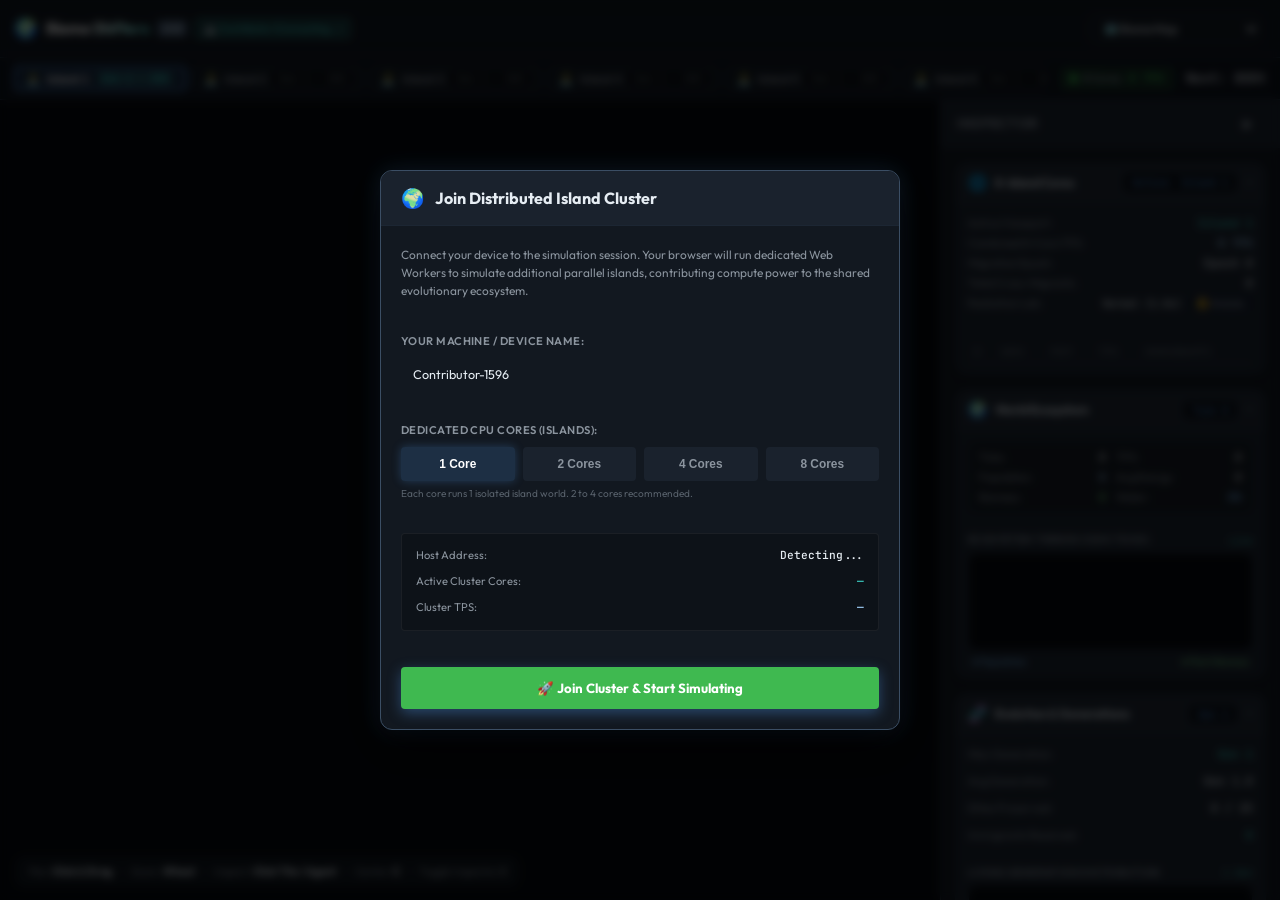
==== commit 21374676: "TASK_43 & TASK_44: Harsh coastal perimeter and subterranean root foraging" ====
--- a/index.html
+++ b/index.html
@@ -17,6 +17,7 @@
         <span class="hud-icon">🌍</span>
         <h1 class="hud-title">Biome Shifters</h1>
         <span class="hud-badge">v1.0</span>
+        <span id="hud-role-badge" class="hud-badge hud-badge-role">👑 Host Admin</span>
       </div>
 
       <div class="hud-group hud-controls">
@@ -30,7 +31,7 @@
           <button class="btn btn-speed" data-speed="2" title="Fast 2x Speed">2x</button>
           <button class="btn btn-speed" data-speed="5" title="Very Fast 5x Speed">5x</button>
           <button class="btn btn-speed" data-speed="10" title="Ultra Fast 10x Speed">10x</button>
-          <button class="btn btn-speed btn-turbo" data-speed="turbo" title="Turbo Mode (Uncapped Microtask Pump)">⚡ Turbo</button>
+          <button class="btn btn-speed btn-turbo" data-speed="turbo" title="Turbo Mode (Max Simulation Speed, Canvas Throttled to 4 FPS)">⚡ Turbo</button>
         </div>
 
         <div class="quick-spawn-group">
@@ -50,12 +51,75 @@
         </div>
 
         <div class="action-buttons">
+          <button id="btn-cluster-hud" class="btn btn-secondary" title="View Connected Cluster Nodes & LAN Link">
+            🌐 Cluster <span id="badge-cluster-nodes-count" class="tab-badge">1</span>
+          </button>
           <button id="btn-save" class="btn btn-secondary" title="Save Simulation State">💾 Save</button>
           <button id="btn-load-list" class="btn btn-secondary" title="Open Saved Simulations">📂 Load</button>
+          <button id="btn-autosave-hud" class="btn btn-secondary btn-autosave-hud" title="Auto-Save Configuration & Status">⏱️ Auto: ON (2m)</button>
           <button id="btn-reset" class="btn btn-danger" title="Re-seed Simulation World">🔄 Reset</button>
         </div>
       </div>
     </header>
+
+    <!-- 8-Island Core Switcher & Migration Bar -->
+    <nav id="island-bar" class="island-bar" aria-label="Simulation Islands">
+      <div class="island-bar-scroll" id="island-buttons-container">
+        <button class="btn-island active" data-island="0" title="Switch to Island 1 (Key 1)">
+          <span class="island-icon">🏝️</span>
+          <span class="island-name">Island 1</span>
+          <span class="island-pill" id="badge-island-0">Gen 1 • 200</span>
+        </button>
+        <button class="btn-island" data-island="1" title="Switch to Island 2 (Key 2)">
+          <span class="island-icon">🏝️</span>
+          <span class="island-name">Island 2</span>
+          <span class="island-pill" id="badge-island-1">Gen 1 • 200</span>
+        </button>
+        <button class="btn-island" data-island="2" title="Switch to Island 3 (Key 3)">
+          <span class="island-icon">🏝️</span>
+          <span class="island-name">Island 3</span>
+          <span class="island-pill" id="badge-island-2">Gen 1 • 200</span>
+        </button>
+        <button class="btn-island" data-island="3" title="Switch to Island 4 (Key 4)">
+          <span class="island-icon">🏝️</span>
+          <span class="island-name">Island 4</span>
+          <span class="island-pill" id="badge-island-3">Gen 1 • 200</span>
+        </button>
+        <button class="btn-island" data-island="4" title="Switch to Island 5 (Key 5)">
+          <span class="island-icon">🏝️</span>
+          <span class="island-name">Island 5</span>
+          <span class="island-pill" id="badge-island-4">Gen 1 • 200</span>
+        </button>
+        <button class="btn-island" data-island="5" title="Switch to Island 6 (Key 6)">
+          <span class="island-icon">🏝️</span>
+          <span class="island-name">Island 6</span>
+          <span class="island-pill" id="badge-island-5">Gen 1 • 200</span>
+        </button>
+        <button class="btn-island" data-island="6" title="Switch to Island 7 (Key 7)">
+          <span class="island-icon">🏝️</span>
+          <span class="island-name">Island 7</span>
+          <span class="island-pill" id="badge-island-6">Gen 1 • 200</span>
+        </button>
+        <button class="btn-island" data-island="7" title="Switch to Island 8 (Key 8)">
+          <span class="island-icon">🏝️</span>
+          <span class="island-name">Island 8</span>
+          <span class="island-pill" id="badge-island-7">Gen 1 • 200</span>
+        </button>
+      </div>
+      <div class="island-bar-stats">
+        <div class="multi-core-badge" title="Combined Multi-Core TPS across all 8 parallel islands">
+          <span class="core-dot"></span>
+          <span class="core-label">8 Cores:</span>
+          <span id="stat-combined-tps" class="core-value mono">0 TPS</span>
+        </div>
+        <div class="migration-hud-group" title="Cross-Island Genetic Migration: Spreads top Darwinian brains across islands">
+          <button id="btn-migrate-now" class="btn btn-migrate" title="Broadcast best elite genomes across all islands now">
+            <span>🧬 Migrate Now</span>
+          </button>
+          <span id="migration-timer-text" class="mono text-xs">Next: 800t</span>
+        </div>
+      </div>
+    </nav>
 
     <!-- Main Workspace: Viewport & Inspector -->
     <main id="main-container">
@@ -74,6 +138,12 @@
           <span>Toggle Inspector: <strong>I</strong></span>
         </div>
 
+        <!-- Floating Migration HUD Toast Notification -->
+        <div id="hud-migration-toast" class="hud-migration-toast hidden">
+          <span class="toast-icon">🧬</span>
+          <span id="toast-migration-text">Migration Epoch 1: Exchanged 4 genomes across 2 machines</span>
+        </div>
+
         <!-- Floating Button to Unhide Sidebar when Collapsed -->
         <button id="btn-unhide-sidebar" class="sidebar-unhide-btn hidden" title="Show Inspector (I)">
           <span>◀</span>
@@ -89,6 +159,61 @@
         </div>
 
         <div class="sidebar-content">
+          <!-- 8-Island Multi-Core Matrix Card -->
+          <div class="inspector-card" id="card-multi-island">
+            <div class="card-header" title="Click to collapse/expand">
+              <span class="card-icon">🌐</span>
+              <h3>8-Island Cores</h3>
+              <span class="card-badge mono" id="multi-island-tps-badge">Active: Island 1</span>
+              <span class="card-collapse-icon">▾</span>
+            </div>
+            <div class="card-body">
+              <div class="multi-island-summary">
+                <div class="stat-row">
+                  <span class="stat-name">Active Viewport:</span>
+                  <span class="stat-val mono highlight-action" id="multi-active-island-name">Island 1</span>
+                </div>
+                <div class="stat-row">
+                  <span class="stat-name">Combined 8-Core TPS:</span>
+                  <span class="stat-val mono highlight-pop" id="multi-combined-tps">0 TPS</span>
+                </div>
+                <div class="stat-row">
+                  <span class="stat-name">Migration Epoch:</span>
+                  <span class="stat-val mono" id="multi-migration-epoch">Epoch 0</span>
+                </div>
+                <div class="stat-row">
+                  <span class="stat-name">Total Cross-Migrants:</span>
+                  <span class="stat-val mono" id="multi-total-migrants">0</span>
+                </div>
+                <div class="stat-row" id="row-island-radiation" style="align-items: center;">
+                  <span class="stat-name">Radiation Lab:</span>
+                  <div style="display: flex; align-items: center; gap: 6px;">
+                    <span class="stat-val mono" id="active-island-radiation-status" style="font-size: 0.72rem;">Normal (1.0x)</span>
+                    <button id="btn-toggle-active-radiation" class="btn btn-xs btn-radiation-toggle" title="Toggle Radiation & Extreme Mutation Mode for this active island">
+                      ☢️ Mutate
+                    </button>
+                  </div>
+                </div>
+              </div>
+              <div class="table-responsive">
+                <table class="island-table">
+                  <thead>
+                    <tr>
+                      <th>#</th>
+                      <th>Gen</th>
+                      <th>Pop</th>
+                      <th>TPS</th>
+                      <th>Immigrants</th>
+                    </tr>
+                  </thead>
+                  <tbody id="island-table-body">
+                    <!-- Dynamic 8 Island rows -->
+                  </tbody>
+                </table>
+              </div>
+            </div>
+          </div>
+
           <!-- World & Ecosystem Telemetry Card -->
           <div class="inspector-card" id="card-telemetry">
             <div class="card-header" title="Click to collapse/expand">
@@ -163,6 +288,10 @@
                 <span class="stat-name">Elites Preserved:</span>
                 <span class="stat-val mono" id="stat-elites-count">0 / 25</span>
               </div>
+              <div class="stat-row">
+                <span class="stat-name">Immigrants Received:</span>
+                <span class="stat-val mono highlight-action" id="stat-active-immigrants">0</span>
+              </div>
 
               <!-- Live Generation Distribution Graph -->
               <div class="graph-section">
@@ -270,6 +399,10 @@
                 <div class="stat-row">
                   <span class="stat-name">Species Lineage:</span>
                   <span class="stat-val" id="agent-species">—</span>
+                </div>
+                <div class="stat-row">
+                  <span class="stat-name">Island Origin:</span>
+                  <span class="stat-val mono" id="agent-origin">—</span>
                 </div>
                 <div class="stat-row">
                   <span class="stat-name">Generation:</span>
@@ -309,8 +442,8 @@
                     <canvas id="brain-canvas" width="280" height="140"></canvas>
                   </div>
                   <div class="brain-legend">
-                    <span>Input (29)</span>
-                    <span>Hidden (16)</span>
+                    <span>Input (37)</span>
+                    <span>Hidden (24)</span>
                     <span>Output (9)</span>
                   </div>
                 </div>
@@ -320,6 +453,256 @@
         </div>
       </aside>
     </main>
+
+    <!-- Contributor Join Dialog (For LAN Clients) -->
+    <div id="cluster-join-modal" class="modal-backdrop hidden">
+      <div class="modal-dialog modal-join-dialog">
+        <div class="modal-header">
+          <div class="modal-header-brand">
+            <span class="hud-icon">🌍</span>
+            <h2>Join Distributed Island Cluster</h2>
+          </div>
+        </div>
+        <div class="modal-body">
+          <p class="join-description">
+            Connect your device to the simulation session. Your browser will run dedicated Web Workers to simulate additional parallel islands, contributing compute power to the shared evolutionary ecosystem.
+          </p>
+
+          <div class="join-form-group">
+            <label for="input-node-name" class="join-label">Your Machine / Device Name:</label>
+            <input type="text" id="input-node-name" class="custom-input" placeholder="e.g. Alex's Laptop" maxlength="32">
+          </div>
+
+          <div class="join-form-group">
+            <label class="join-label">Dedicated CPU Cores (Islands):</label>
+            <div class="cores-selector-group" id="join-cores-selector">
+              <button type="button" class="btn-core-option" data-cores="1">1 Core</button>
+              <button type="button" class="btn-core-option active" data-cores="2">2 Cores</button>
+              <button type="button" class="btn-core-option" data-cores="4">4 Cores</button>
+              <button type="button" class="btn-core-option" data-cores="8">8 Cores</button>
+            </div>
+            <div class="core-hint-text">Each core runs 1 isolated island world. 2 to 4 cores recommended.</div>
+          </div>
+
+          <div class="cluster-preview-card">
+            <div class="stat-row">
+              <span class="stat-name">Host Address:</span>
+              <span class="stat-val mono" id="join-host-addr">Detecting...</span>
+            </div>
+            <div class="stat-row">
+              <span class="stat-name">Active Cluster Cores:</span>
+              <span class="stat-val mono highlight-action" id="join-cluster-cores">—</span>
+            </div>
+            <div class="stat-row">
+              <span class="stat-name">Cluster TPS:</span>
+              <span class="stat-val mono highlight-pop" id="join-cluster-tps">—</span>
+            </div>
+          </div>
+
+          <div class="join-actions">
+            <button id="btn-join-cluster-submit" class="btn btn-primary btn-join-cluster">
+              🚀 Join Cluster & Start Simulating
+            </button>
+          </div>
+        </div>
+      </div>
+    </div>
+
+    <!-- Contributor Worker Node Screen Saver Overlay (Zero-Render Mode) -->
+    <div id="worker-screensaver-overlay" class="worker-screensaver-backdrop hidden">
+      <div class="screensaver-card">
+        <div class="screensaver-badge-bar">
+          <div class="screensaver-status">
+            <span class="screensaver-pulse-dot"></span>
+            <span class="screensaver-title">BACKGROUND WORKER ACTIVE</span>
+          </div>
+          <span class="screensaver-power-pill">⚡ ZERO-RENDER MODE</span>
+        </div>
+
+        <div class="screensaver-radar-container">
+          <canvas id="screensaver-radar-canvas" width="560" height="140"></canvas>
+          <div class="screensaver-scanline"></div>
+        </div>
+
+        <div class="screensaver-stats-grid">
+          <div class="screensaver-stat-item">
+            <span class="screensaver-stat-label">Assigned Islands</span>
+            <span class="screensaver-stat-val mono highlight-action" id="screensaver-islands">—</span>
+          </div>
+          <div class="screensaver-stat-item">
+            <span class="screensaver-stat-label">Processing Rate</span>
+            <span class="screensaver-stat-val mono highlight-pop" id="screensaver-tps">0 TPS</span>
+          </div>
+          <div class="screensaver-stat-item">
+            <span class="screensaver-stat-label">Active Entities</span>
+            <span class="screensaver-stat-val mono highlight-biomass" id="screensaver-pop">0 Agents</span>
+          </div>
+          <div class="screensaver-stat-item">
+            <span class="screensaver-stat-label">Hardware Profile</span>
+            <span class="screensaver-stat-val mono" id="screensaver-power">100% CPU Dedicated</span>
+          </div>
+        </div>
+
+        <div class="screensaver-progress-box">
+          <div class="screensaver-progress-info">
+            <span class="screensaver-progress-title">Crunching Evolutionary Generations</span>
+            <span class="screensaver-progress-sub mono" id="screensaver-cycle-text">Computing in background...</span>
+          </div>
+          <div class="screensaver-progress-track">
+            <div class="screensaver-progress-indicator"></div>
+          </div>
+        </div>
+
+        <div class="screensaver-lock-message">
+          🔒 Visual canvas rendering suspended by Host Admin to dedicate 100% compute cycles to island simulations.<br>
+          Awaiting Host Unhide signal...
+        </div>
+      </div>
+    </div>
+
+    <!-- Host Cluster Nodes Dashboard Modal -->
+    <div id="modal-cluster-nodes" class="modal-backdrop hidden">
+      <div class="modal-dialog modal-cluster-dialog">
+        <div class="modal-header">
+          <div class="modal-header-brand">
+            <span class="hud-icon">🌐</span>
+            <h2>Distributed LAN Cluster Dashboard</h2>
+          </div>
+          <button id="btn-close-cluster-modal" class="btn-icon">✕</button>
+        </div>
+        <div class="modal-body">
+          <!-- Invite Link Banner -->
+          <div class="cluster-invite-banner">
+            <div class="invite-info">
+              <div class="invite-title">📡 Shareable LAN Invite Link</div>
+              <div class="invite-subtext">Friends on your Wi-Fi network can open this link to simulate their own islands and pool CPU cores:</div>
+              <div class="invite-link-box mono" id="cluster-lan-url-display">http://...</div>
+            </div>
+            <button id="btn-copy-invite-link" class="btn btn-primary btn-copy-invite" title="Copy LAN Invite Link to Clipboard">
+              📋 Copy Invite Link
+            </button>
+          </div>
+
+          <!-- Cluster Metrics Ribbon -->
+          <div class="cluster-metrics-ribbon">
+            <div class="cluster-metric-card">
+              <div class="metric-label">Connected Machines</div>
+              <div class="metric-val mono" id="metric-cluster-nodes">1 Node</div>
+            </div>
+            <div class="cluster-metric-card">
+              <div class="metric-label">Dedicated Cores</div>
+              <div class="metric-val mono highlight-action" id="metric-cluster-cores">8 Cores</div>
+            </div>
+            <div class="cluster-metric-card">
+              <div class="metric-label">Parallel Islands</div>
+              <div class="metric-val mono highlight-action" id="metric-cluster-islands">8 Islands</div>
+            </div>
+            <div class="cluster-metric-card">
+              <div class="metric-label">Combined Cluster TPS</div>
+              <div class="metric-val mono highlight-pop" id="metric-cluster-tps">0 TPS</div>
+            </div>
+            <div class="cluster-metric-card">
+              <div class="metric-label">Total Population</div>
+              <div class="metric-val mono highlight-biomass" id="metric-cluster-pop">0 Agents</div>
+            </div>
+          </div>
+
+          <!-- Connected Nodes Table -->
+          <div class="cluster-table-container">
+            <div class="cluster-table-header">
+              <h3>Connected Cluster Nodes</h3>
+              <span class="cluster-live-indicator">
+                <span class="core-dot"></span> Live Sync
+              </span>
+            </div>
+            <div class="cluster-table-scroll">
+              <table class="cluster-nodes-table">
+                <thead>
+                  <tr>
+                    <th>Machine / Device</th>
+                    <th>Role</th>
+                    <th>IP Address</th>
+                    <th>Cores</th>
+                    <th>Simulated Islands</th>
+                    <th>Current TPS</th>
+                    <th>Population</th>
+                    <th>Performance</th>
+                    <th>Status</th>
+                    <th style="text-align: right; padding-right: 14px;">Actions</th>
+                  </tr>
+                </thead>
+                <tbody id="cluster-nodes-table-body">
+                  <!-- Dynamically populated via GET /api/cluster/nodes -->
+                </tbody>
+              </table>
+            </div>
+          </div>
+        </div>
+      </div>
+    </div>
+
+    <!-- Satellite Viewport Snooper Modal (Task 41) -->
+    <div id="modal-island-cam" class="modal-backdrop hidden">
+      <div class="modal-dialog modal-snooper-dialog">
+        <div class="modal-header">
+          <div class="snooper-header-title">
+            <span class="snooper-radar-icon">🛰️</span>
+            <div>
+              <h2 id="snooper-island-title">Satellite Cam — Island 9</h2>
+              <span class="snooper-node-subtitle mono" id="snooper-node-subtitle">Contributor (192.168.1.50)</span>
+            </div>
+          </div>
+          <div class="snooper-header-actions">
+            <span id="snooper-live-badge" class="snooper-badge-live">
+              <span class="core-dot"></span> LIVE FEED
+            </span>
+            <button id="snooper-btn-close" class="btn-icon">✕</button>
+          </div>
+        </div>
+        <div class="modal-body snooper-body">
+          <div class="snooper-viewport-frame" id="snooper-viewport-frame">
+            <img id="snooper-image" class="snooper-image" alt="Satellite feed" />
+            <div class="snooper-scanline"></div>
+            <div id="snooper-rad-watermark" class="snooper-rad-watermark hidden">☢️ EXTREME MUTATION LAB</div>
+            <div id="snooper-loading-overlay" class="snooper-loading-overlay hidden">
+              <span class="snooper-spinner"></span>
+              <span>Acquiring satellite feed...</span>
+            </div>
+          </div>
+
+          <div class="snooper-telemetry-grid">
+            <div class="snooper-stat-cell">
+              <span class="snooper-stat-name">Population</span>
+              <span class="snooper-stat-val mono highlight-pop" id="snooper-stat-pop">0</span>
+            </div>
+            <div class="snooper-stat-cell">
+              <span class="snooper-stat-name">Current TPS</span>
+              <span class="snooper-stat-val mono highlight-action" id="snooper-stat-tps">0 TPS</span>
+            </div>
+            <div class="snooper-stat-cell">
+              <span class="snooper-stat-name">World Ticks</span>
+              <span class="snooper-stat-val mono" id="snooper-stat-tick">0</span>
+            </div>
+            <div class="snooper-stat-cell">
+              <span class="snooper-stat-name">Mutation Mode</span>
+              <span class="snooper-stat-val mono" id="snooper-stat-radiation">Standard (1.0x)</span>
+            </div>
+          </div>
+
+          <div class="snooper-actions-row">
+            <button id="snooper-btn-toggle-radiation" class="btn btn-sm btn-radiation-toggle">
+              ☢️ Toggle Radiation
+            </button>
+            <div class="snooper-actions-right">
+              <span class="text-muted text-xs mono" id="snooper-stat-age">Updated: —</span>
+              <button id="snooper-btn-refresh" class="btn btn-sm btn-secondary" title="Manually request fresh satellite frame">
+                🔄 Refresh
+              </button>
+            </div>
+          </div>
+        </div>
+      </div>
+    </div>
 
     <!-- Modal Dialog for Save/Load -->
     <div id="modal-container" class="modal-backdrop hidden">
@@ -330,9 +713,40 @@
         </div>
         <div class="modal-body">
           <div class="modal-create-row">
-            <input type="text" id="save-name-input" placeholder="Enter save name..." maxlength="48">
+            <input type="text" id="save-name-input" placeholder="Enter manual save name..." maxlength="48">
             <button id="btn-save-confirm" class="btn btn-primary">Save Current State</button>
           </div>
+
+          <!-- Auto-Save Settings Bar -->
+          <div class="modal-autosave-bar">
+            <label class="autosave-toggle-label">
+              <input type="checkbox" id="autosave-toggle" checked>
+              <span class="autosave-toggle-text">Enable Auto-Save</span>
+            </label>
+            <div class="autosave-interval-wrapper">
+              <label for="autosave-interval-select">Interval:</label>
+              <select id="autosave-interval-select" class="dropdown-select-sm">
+                <option value="1">1 min</option>
+                <option value="2" selected>2 min</option>
+                <option value="5">5 min</option>
+                <option value="10">10 min</option>
+                <option value="15">15 min</option>
+              </select>
+            </div>
+            <span id="autosave-status-text" class="autosave-status-text">Next: ~2m</span>
+          </div>
+
+          <!-- Save Categorization Tabs -->
+          <div class="modal-tabs">
+            <button id="tab-manual-saves" class="modal-tab active">
+              💾 Manual Saves <span id="badge-manual-count" class="tab-badge">0</span>
+            </button>
+            <button id="tab-auto-saves" class="modal-tab">
+              ⏱️ Auto-Saves <span id="badge-auto-count" class="tab-badge">0</span>
+            </button>
+            <button id="btn-clear-autosaves" class="btn btn-sm btn-danger hidden" title="Delete all autosave files">Clear Auto-Saves</button>
+          </div>
+
           <div class="saves-list-wrapper">
             <div id="saves-list-loading" class="saves-loading hidden">Loading saves...</div>
             <ul id="saves-list" class="saves-list">
@@ -342,6 +756,16 @@
         </div>
       </div>
     </div>
+
+    <!-- Full-Screen Loading Overlay for Simulation Restore -->
+    <div id="loading-overlay" class="loading-overlay hidden">
+      <div class="loading-spinner-box">
+        <div class="spinner-ring"></div>
+        <div id="loading-overlay-title" class="loading-title">Loading Simulation</div>
+        <div id="loading-overlay-status" class="loading-status-text">Restoring island worlds & neural populations...</div>
+        <div class="loading-subtext">Please wait, this will only take a moment</div>
+      </div>
+    </div>
   </div>
 
   <!-- Entry Script -->
--- a/style.css
+++ b/style.css
@@ -443,6 +443,36 @@
   user-select: none;
 }
 
+/* Floating Migration HUD Toast Notification */
+.hud-migration-toast {
+  position: absolute;
+  top: 18px;
+  left: 50%;
+  transform: translateX(-50%);
+  background: rgba(14, 22, 33, 0.92);
+  backdrop-filter: blur(12px);
+  -webkit-backdrop-filter: blur(12px);
+  border: 1px solid var(--accent-cyan);
+  box-shadow: 0 4px 24px rgba(0, 229, 255, 0.3);
+  border-radius: 20px;
+  padding: 8px 18px;
+  display: flex;
+  align-items: center;
+  gap: 10px;
+  font-size: 0.85rem;
+  font-weight: 600;
+  color: #fff;
+  z-index: 60;
+  pointer-events: none;
+  transition: opacity 0.35s ease, transform 0.35s cubic-bezier(0.16, 1, 0.3, 1);
+}
+
+.hud-migration-toast.hidden {
+  opacity: 0;
+  transform: translate(-50%, -12px);
+  pointer-events: none;
+}
+
 .sidebar-unhide-btn:hover {
   background-color: var(--bg-surface);
   border-color: var(--accent-blue);
@@ -918,8 +948,8 @@
 }
 
 .modal-dialog {
-  width: 480px;
-  max-width: 90vw;
+  width: 660px;
+  max-width: 94vw;
   background-color: var(--bg-surface);
   border: 1px solid var(--border-color);
   border-radius: var(--radius-lg);
@@ -972,7 +1002,7 @@
 }
 
 .saves-list-wrapper {
-  max-height: 260px;
+  max-height: 380px;
   overflow-y: auto;
   border: 1px solid var(--border-color-subtle);
   border-radius: var(--radius-md);
@@ -997,6 +1027,7 @@
   padding: 10px 14px;
   border-bottom: 1px solid var(--border-color-subtle);
   transition: background-color 0.15s ease;
+  gap: 12px;
 }
 
 .saves-list li:last-child {
@@ -1007,31 +1038,285 @@
   background-color: var(--bg-surface-elevated);
 }
 
+.save-info,
 .save-item-info {
   display: flex;
   flex-direction: column;
-  gap: 2px;
+  gap: 3px;
+  flex: 1;
+  min-width: 0;
+}
+
+.save-name-row {
+  display: flex;
+  align-items: center;
+  gap: 8px;
+  min-width: 0;
 }
 
 .save-item-name {
   font-weight: 600;
   font-size: 0.88rem;
   color: var(--text-primary);
-}
-
+  overflow: hidden;
+  text-overflow: ellipsis;
+  white-space: nowrap;
+}
+
+.save-type-pill {
+  font-size: 0.65rem;
+  font-weight: 700;
+  text-transform: uppercase;
+  letter-spacing: 0.5px;
+  padding: 2px 6px;
+  border-radius: var(--radius-sm, 4px);
+  display: inline-flex;
+  align-items: center;
+  flex-shrink: 0;
+}
+
+.pill-auto {
+  background: rgba(210, 153, 34, 0.18);
+  color: #e3b341;
+  border: 1px solid rgba(210, 153, 34, 0.35);
+}
+
+.pill-manual {
+  background: rgba(88, 166, 255, 0.18);
+  color: var(--accent-blue, #58a6ff);
+  border: 1px solid rgba(88, 166, 255, 0.35);
+}
+
+.save-meta,
 .save-item-meta {
+  display: flex;
+  align-items: center;
+  gap: 6px;
   font-size: 0.72rem;
   color: var(--text-secondary);
-}
-
+  white-space: nowrap;
+  overflow: hidden;
+  text-overflow: ellipsis;
+}
+
+.save-actions,
 .save-item-actions {
   display: flex;
+  flex-direction: row;
+  align-items: center;
+  gap: 8px;
+  flex-shrink: 0;
+  margin-left: 12px;
+}
+
+.save-actions button,
+.save-item-actions button {
+  padding: 4px 10px;
+  font-size: 0.78rem;
+  white-space: nowrap;
+  margin-left: 0 !important;
+}
+
+/* ==========================================================================
+   Full-Screen Loading Overlay for Simulation Restore
+   ========================================================================== */
+
+.loading-overlay {
+  position: fixed;
+  top: 0;
+  left: 0;
+  width: 100vw;
+  height: 100vh;
+  background-color: rgba(6, 10, 16, 0.78);
+  backdrop-filter: blur(6px);
+  -webkit-backdrop-filter: blur(6px);
+  display: flex;
+  align-items: center;
+  justify-content: center;
+  z-index: 2000;
+  user-select: none;
+  transition: opacity 0.2s ease;
+}
+
+.loading-overlay.hidden {
+  display: none !important;
+  opacity: 0;
+  pointer-events: none;
+}
+
+.loading-spinner-box {
+  display: flex;
+  flex-direction: column;
+  align-items: center;
+  gap: 14px;
+  background: var(--bg-surface);
+  border: 1px solid var(--border-color);
+  border-radius: var(--radius-lg);
+  padding: 32px 40px;
+  box-shadow: 0 16px 40px rgba(0, 0, 0, 0.65);
+  min-width: 320px;
+  max-width: 90vw;
+  text-align: center;
+}
+
+.spinner-ring {
+  width: 50px;
+  height: 50px;
+  border: 4px solid rgba(88, 166, 255, 0.15);
+  border-top-color: var(--accent-blue);
+  border-right-color: #3fb950;
+  border-radius: 50%;
+  animation: spin-overlay 0.85s cubic-bezier(0.5, 0.1, 0.4, 0.9) infinite;
+}
+
+@keyframes spin-overlay {
+  0% { transform: rotate(0deg); }
+  100% { transform: rotate(360deg); }
+}
+
+.loading-title {
+  font-size: 1.15rem;
+  font-weight: 700;
+  color: var(--text-primary);
+  letter-spacing: 0.3px;
+}
+
+.loading-status-text {
+  font-size: 0.86rem;
+  color: var(--text-secondary);
+  max-width: 380px;
+  word-break: break-word;
+}
+
+.loading-subtext {
+  font-size: 0.74rem;
+  color: var(--text-muted);
+}
+
+/* Auto-Save HUD Indicator */
+.btn-autosave-hud {
+  font-size: 0.8rem;
+  padding: 5px 9px;
+  background-color: var(--bg-surface-elevated);
+  border-color: var(--border-color);
+  color: var(--accent-blue);
+  font-weight: 600;
+  white-space: nowrap;
+}
+
+.btn-autosave-hud.disabled {
+  color: var(--text-muted);
+  opacity: 0.7;
+}
+
+.btn-autosave-hud.saving {
+  background-color: rgba(46, 160, 67, 0.2);
+  border-color: var(--accent-green);
+  color: var(--accent-green);
+}
+
+/* Modal Auto-Save Configuration Bar */
+.modal-autosave-bar {
+  display: flex;
+  align-items: center;
+  justify-content: space-between;
+  padding: 10px 14px;
+  background-color: var(--bg-main);
+  border: 1px solid var(--border-color-subtle);
+  border-radius: var(--radius-md);
+  font-size: 0.82rem;
+  gap: 12px;
+}
+
+.autosave-toggle-label {
+  display: flex;
+  align-items: center;
+  gap: 8px;
+  cursor: pointer;
+  font-weight: 600;
+  color: var(--text-primary);
+  user-select: none;
+}
+
+.autosave-interval-wrapper {
+  display: flex;
+  align-items: center;
   gap: 6px;
-}
-
-.save-item-actions button {
-  padding: 4px 8px;
-  font-size: 0.78rem;
+  color: var(--text-secondary);
+}
+
+.dropdown-select-sm {
+  background-color: var(--bg-surface);
+  border: 1px solid var(--border-color);
+  border-radius: var(--radius-sm);
+  color: var(--text-primary);
+  font-size: 0.8rem;
+  padding: 3px 6px;
+  outline: none;
+  cursor: pointer;
+}
+
+.autosave-status-text {
+  font-size: 0.76rem;
+  color: var(--text-muted);
+  font-family: var(--font-mono);
+  white-space: nowrap;
+}
+
+/* Modal Tab Bar */
+.modal-tabs {
+  display: flex;
+  align-items: center;
+  gap: 6px;
+  border-bottom: 1px solid var(--border-color-subtle);
+  padding-bottom: 8px;
+}
+
+.modal-tab {
+  background: transparent;
+  border: 1px solid transparent;
+  color: var(--text-muted);
+  font-family: var(--font-main);
+  font-size: 0.86rem;
+  font-weight: 600;
+  padding: 6px 12px;
+  border-radius: var(--radius-md);
+  cursor: pointer;
+  display: flex;
+  align-items: center;
+  gap: 6px;
+  transition: all 0.15s ease;
+}
+
+.modal-tab:hover {
+  background-color: var(--bg-surface-elevated);
+  color: var(--text-primary);
+}
+
+.modal-tab.active {
+  background-color: var(--bg-surface-elevated);
+  color: var(--accent-blue);
+  border-color: var(--border-color);
+}
+
+.tab-badge {
+  background-color: var(--bg-main);
+  border: 1px solid var(--border-color-subtle);
+  border-radius: 10px;
+  padding: 1px 6px;
+  font-size: 0.7rem;
+  color: var(--text-secondary);
+}
+
+.modal-tab.active .tab-badge {
+  color: var(--accent-blue);
+  border-color: rgba(88, 166, 255, 0.4);
+}
+
+.btn-sm {
+  padding: 3px 8px;
+  font-size: 0.74rem;
+  margin-left: auto;
 }
 
 /* ==========================================================================
@@ -1089,3 +1374,1237 @@
   }
 }
 
+/* ==========================================================================
+   8-Island Core Switcher Bar & Migration HUD
+   ========================================================================== */
+
+.island-bar {
+  display: flex;
+  align-items: center;
+  justify-content: space-between;
+  background: rgba(14, 20, 28, 0.95);
+  backdrop-filter: blur(10px);
+  -webkit-backdrop-filter: blur(10px);
+  border-bottom: 1px solid var(--border-color);
+  padding: 4px 14px;
+  min-height: 42px;
+  z-index: 95;
+  gap: 12px;
+  flex-shrink: 0;
+  user-select: none;
+  overflow-x: auto;
+  scrollbar-width: none;
+}
+
+.island-bar::-webkit-scrollbar {
+  display: none;
+}
+
+.island-bar-scroll {
+  display: flex;
+  align-items: center;
+  gap: 6px;
+  flex: 1;
+  overflow-x: auto;
+  scrollbar-width: none;
+}
+
+.island-bar-scroll::-webkit-scrollbar {
+  display: none;
+}
+
+.btn-island {
+  display: inline-flex;
+  align-items: center;
+  gap: 6px;
+  padding: 4px 10px;
+  border-radius: var(--radius-sm);
+  border: 1px solid var(--border-color);
+  background: var(--bg-surface);
+  color: var(--text-secondary);
+  cursor: pointer;
+  font-size: 0.8rem;
+  font-weight: 500;
+  transition: all 0.16s ease;
+  white-space: nowrap;
+  outline: none;
+}
+
+.btn-island:hover {
+  background: var(--bg-surface-elevated);
+  color: var(--text-primary);
+  border-color: var(--border-highlight);
+}
+
+.btn-island.active {
+  background: rgba(88, 166, 255, 0.14);
+  border-color: var(--accent-blue);
+  color: #ffffff;
+  box-shadow: 0 0 10px rgba(88, 166, 255, 0.25);
+}
+
+.btn-island .island-icon {
+  font-size: 0.9rem;
+}
+
+.btn-island .island-name {
+  font-weight: 600;
+}
+
+.island-pill {
+  background: rgba(0, 0, 0, 0.4);
+  border-radius: 10px;
+  padding: 1px 7px;
+  font-size: 0.72rem;
+  font-family: var(--font-mono);
+  color: var(--text-muted);
+  transition: all 0.16s ease;
+}
+
+.btn-island.active .island-pill {
+  color: var(--accent-cyan);
+  background: rgba(57, 197, 187, 0.18);
+  font-weight: 600;
+}
+
+.island-bar-stats {
+  display: flex;
+  align-items: center;
+  gap: 12px;
+  flex-shrink: 0;
+}
+
+.multi-core-badge {
+  display: flex;
+  align-items: center;
+  gap: 6px;
+  padding: 3px 9px;
+  border-radius: var(--radius-sm);
+  background: rgba(63, 185, 80, 0.12);
+  border: 1px solid rgba(63, 185, 80, 0.28);
+  font-size: 0.78rem;
+}
+
+.core-dot {
+  width: 7px;
+  height: 7px;
+  border-radius: 50%;
+  background: var(--accent-primary);
+  box-shadow: 0 0 6px var(--accent-primary);
+  animation: pulseCore 2.4s infinite ease-in-out;
+}
+
+@keyframes pulseCore {
+  0%, 100% { opacity: 0.6; transform: scale(0.9); }
+  50% { opacity: 1; transform: scale(1.15); box-shadow: 0 0 10px var(--accent-primary); }
+}
+
+.core-label {
+  color: var(--text-secondary);
+  font-weight: 500;
+}
+
+.core-value {
+  color: var(--accent-primary);
+  font-weight: 700;
+}
+
+.migration-hud-group {
+  display: flex;
+  align-items: center;
+  gap: 6px;
+}
+
+.btn-migrate {
+  background: linear-gradient(135deg, rgba(163, 113, 247, 0.2), rgba(88, 166, 255, 0.2));
+  border: 1px solid rgba(163, 113, 247, 0.45);
+  color: #d2a8ff;
+  padding: 3px 9px;
+  font-size: 0.78rem;
+  font-weight: 600;
+  border-radius: var(--radius-sm);
+  cursor: pointer;
+  transition: all 0.2s ease;
+  white-space: nowrap;
+}
+
+.btn-migrate:hover {
+  background: linear-gradient(135deg, rgba(163, 113, 247, 0.38), rgba(88, 166, 255, 0.38));
+  border-color: #d2a8ff;
+  box-shadow: 0 0 10px rgba(163, 113, 247, 0.3);
+  transform: translateY(-1px);
+}
+
+.btn-migrate:active {
+  transform: scale(0.97);
+}
+
+.btn-migrate.migrating {
+  animation: pulseMigrate 0.8s infinite alternate;
+  background: linear-gradient(135deg, rgba(210, 168, 255, 0.4), rgba(57, 197, 187, 0.4));
+  border-color: #39c5bb;
+  color: #ffffff;
+}
+
+@keyframes pulseMigrate {
+  0% { transform: scale(1); box-shadow: 0 0 6px rgba(163, 113, 247, 0.3); }
+  100% { transform: scale(1.04); box-shadow: 0 0 14px rgba(57, 197, 187, 0.7); }
+}
+
+/* ==========================================================================
+   Multi-Island Overview Table
+   ========================================================================== */
+
+.multi-island-summary {
+  margin-bottom: 10px;
+  border-bottom: 1px solid var(--border-color-subtle);
+  padding-bottom: 8px;
+}
+
+.table-responsive {
+  width: 100%;
+  overflow-x: auto;
+}
+
+.island-table {
+  width: 100%;
+  border-collapse: collapse;
+  font-size: 0.78rem;
+}
+
+.island-table th {
+  text-align: left;
+  padding: 5px 6px;
+  color: var(--text-muted);
+  border-bottom: 1px solid var(--border-color);
+  font-weight: 600;
+  font-size: 0.7rem;
+  text-transform: uppercase;
+  letter-spacing: 0.04em;
+}
+
+.island-table td {
+  padding: 5px 6px;
+  border-bottom: 1px solid rgba(255, 255, 255, 0.03);
+  font-family: var(--font-mono);
+  color: var(--text-secondary);
+  font-size: 0.75rem;
+}
+
+.island-table tr {
+  cursor: pointer;
+  transition: background 0.15s ease;
+}
+
+.island-table tr:hover td {
+  background: rgba(255, 255, 255, 0.04);
+  color: var(--text-primary);
+}
+
+.island-table tr.active-row td {
+  background: rgba(88, 166, 255, 0.12);
+  color: #ffffff;
+  font-weight: 600;
+}
+
+.island-table tr.active-row td:first-child {
+  border-left: 2px solid var(--accent-blue);
+}
+
+/* --- HUD Role Badge & Cluster Indicators --- */
+.hud-badge-role {
+  background: rgba(187, 128, 255, 0.16);
+  border: 1px solid rgba(187, 128, 255, 0.4);
+  color: #d2a8ff;
+  font-weight: 600;
+  display: inline-flex;
+  align-items: center;
+  gap: 5px;
+  padding: 3px 8px;
+}
+
+body.mode-contributor .hud-badge-role {
+  background: rgba(57, 197, 187, 0.16);
+  border-color: rgba(57, 197, 187, 0.4);
+  color: #39c5bb;
+}
+
+/* --- Contributor Feature Gating (Guest Restrictions) --- */
+body.mode-contributor #btn-pause,
+body.mode-contributor .speed-group,
+body.mode-contributor .quick-spawn-group,
+body.mode-contributor #btn-cluster-hud,
+body.mode-contributor #btn-save,
+body.mode-contributor #btn-load-list,
+body.mode-contributor #btn-autosave-hud,
+body.mode-contributor #btn-reset,
+body.mode-contributor #card-population,
+body.mode-contributor #btn-migrate-now {
+  display: none !important;
+}
+
+/* --- Contributor Join Modal Dialog --- */
+.modal-join-dialog {
+  max-width: 520px;
+  width: 92%;
+  background: var(--bg-surface);
+  border: 1px solid var(--border-highlight);
+  border-radius: var(--radius-lg);
+  box-shadow: 0 16px 48px rgba(0, 0, 0, 0.7), 0 0 24px rgba(88, 166, 255, 0.15);
+}
+
+.modal-header-brand {
+  display: flex;
+  align-items: center;
+  gap: 10px;
+}
+
+.modal-header-brand h2 {
+  font-size: 1.15rem;
+  font-weight: 700;
+  color: var(--text-primary);
+  margin: 0;
+}
+
+.join-description {
+  font-size: 0.85rem;
+  line-height: 1.5;
+  color: var(--text-secondary);
+  margin-bottom: 18px;
+}
+
+.join-form-group {
+  margin-bottom: 16px;
+}
+
+.join-label {
+  display: block;
+  font-size: 0.8rem;
+  font-weight: 600;
+  color: var(--text-secondary);
+  margin-bottom: 8px;
+  text-transform: uppercase;
+  letter-spacing: 0.04em;
+}
+
+.custom-input {
+  width: 100%;
+  padding: 9px 12px;
+  background: var(--bg-canvas);
+  border: 1px solid var(--border-subtle);
+  border-radius: var(--radius-sm);
+  color: var(--text-primary);
+  font-family: inherit;
+  font-size: 0.9rem;
+  transition: all 0.2s ease;
+  outline: none;
+}
+
+.custom-input:focus {
+  border-color: var(--accent-blue);
+  box-shadow: 0 0 0 3px rgba(88, 166, 255, 0.2);
+}
+
+.cores-selector-group {
+  display: grid;
+  grid-template-columns: repeat(4, 1fr);
+  gap: 8px;
+}
+
+.btn-core-option {
+  padding: 10px 6px;
+  background: var(--bg-surface-elevated);
+  border: 1px solid var(--border-subtle);
+  border-radius: var(--radius-sm);
+  color: var(--text-secondary);
+  font-weight: 600;
+  font-size: 0.85rem;
+  cursor: pointer;
+  transition: all 0.18s ease;
+  text-align: center;
+}
+
+.btn-core-option:hover {
+  background: rgba(255, 255, 255, 0.06);
+  color: var(--text-primary);
+  border-color: var(--border-highlight);
+}
+
+.btn-core-option.active {
+  background: rgba(88, 166, 255, 0.16);
+  border-color: var(--accent-blue);
+  color: #ffffff;
+  box-shadow: 0 0 10px rgba(88, 166, 255, 0.25);
+}
+
+.core-hint-text {
+  font-size: 0.72rem;
+  color: var(--text-muted);
+  margin-top: 6px;
+}
+
+.cluster-preview-card {
+  background: rgba(0, 0, 0, 0.25);
+  border: 1px solid rgba(255, 255, 255, 0.06);
+  border-radius: var(--radius-sm);
+  padding: 12px 14px;
+  margin-bottom: 20px;
+  display: flex;
+  flex-direction: column;
+  gap: 6px;
+}
+
+.cluster-preview-card .stat-row {
+  display: flex;
+  justify-content: space-between;
+  align-items: center;
+  font-size: 0.8rem;
+}
+
+.btn-join-cluster {
+  width: 100%;
+  padding: 12px;
+  font-size: 0.95rem;
+  font-weight: 700;
+  border-radius: var(--radius-sm);
+  box-shadow: 0 4px 14px rgba(88, 166, 255, 0.35);
+}
+
+/* --- Host Cluster Nodes Dashboard Modal --- */
+.modal-cluster-dialog {
+  max-width: 880px;
+  width: 94%;
+  background: var(--bg-surface);
+  border: 1px solid var(--border-highlight);
+  border-radius: var(--radius-lg);
+  box-shadow: 0 16px 48px rgba(0, 0, 0, 0.7), 0 0 28px rgba(0, 229, 255, 0.12);
+}
+
+.cluster-invite-banner {
+  background: linear-gradient(135deg, rgba(88, 166, 255, 0.08) 0%, rgba(0, 229, 255, 0.04) 100%);
+  border: 1px solid rgba(88, 166, 255, 0.25);
+  border-radius: var(--radius-md);
+  padding: 16px 20px;
+  display: flex;
+  align-items: center;
+  justify-content: space-between;
+  gap: 16px;
+  margin-bottom: 20px;
+}
+
+.invite-info {
+  display: flex;
+  flex-direction: column;
+  gap: 4px;
+}
+
+.invite-title {
+  font-size: 0.95rem;
+  font-weight: 700;
+  color: var(--text-primary);
+}
+
+.invite-subtext {
+  font-size: 0.78rem;
+  color: var(--text-secondary);
+}
+
+.invite-link-box {
+  background: rgba(0, 0, 0, 0.4);
+  border: 1px solid var(--border-color);
+  border-radius: var(--radius-xs);
+  padding: 6px 10px;
+  font-size: 0.85rem;
+  color: var(--accent-cyan);
+  user-select: all;
+  margin-top: 4px;
+  display: inline-block;
+  max-width: fit-content;
+}
+
+.btn-copy-invite {
+  white-space: nowrap;
+  padding: 10px 18px;
+  font-weight: 700;
+  flex-shrink: 0;
+  transition: all 0.2s ease;
+}
+
+.btn-copy-invite.copied {
+  background: var(--accent-green) !important;
+  border-color: var(--accent-green) !important;
+  color: #000 !important;
+}
+
+/* Cluster Metrics Ribbon */
+.cluster-metrics-ribbon {
+  display: grid;
+  grid-template-columns: repeat(auto-fit, minmax(130px, 1fr));
+  gap: 10px;
+  margin-bottom: 20px;
+}
+
+.cluster-metric-card {
+  background: rgba(0, 0, 0, 0.25);
+  border: 1px solid rgba(255, 255, 255, 0.06);
+  border-radius: var(--radius-sm);
+  padding: 10px 12px;
+  display: flex;
+  flex-direction: column;
+  gap: 4px;
+}
+
+.cluster-metric-card .metric-label {
+  font-size: 0.7rem;
+  color: var(--text-muted);
+  text-transform: uppercase;
+  letter-spacing: 0.04em;
+  font-weight: 600;
+}
+
+.cluster-metric-card .metric-val {
+  font-size: 1.05rem;
+  font-weight: 700;
+  color: var(--text-primary);
+}
+
+/* Cluster Table */
+.cluster-table-container {
+  background: rgba(0, 0, 0, 0.2);
+  border: 1px solid var(--border-color);
+  border-radius: var(--radius-md);
+  padding: 14px;
+}
+
+.cluster-table-header {
+  display: flex;
+  justify-content: space-between;
+  align-items: center;
+  margin-bottom: 12px;
+}
+
+.cluster-table-header h3 {
+  font-size: 0.88rem;
+  font-weight: 700;
+  color: var(--text-primary);
+  margin: 0;
+}
+
+.cluster-live-indicator {
+  display: flex;
+  align-items: center;
+  gap: 6px;
+  font-size: 0.75rem;
+  color: var(--accent-green);
+  font-weight: 600;
+}
+
+.cluster-table-scroll {
+  width: 100%;
+  overflow-x: auto;
+  max-height: 280px;
+  overflow-y: auto;
+}
+
+.cluster-nodes-table {
+  width: 100%;
+  border-collapse: collapse;
+  font-size: 0.8rem;
+}
+
+.cluster-nodes-table th {
+  text-align: left;
+  padding: 8px 10px;
+  color: var(--text-muted);
+  border-bottom: 1px solid var(--border-color);
+  font-size: 0.72rem;
+  font-weight: 600;
+  text-transform: uppercase;
+  letter-spacing: 0.04em;
+  position: sticky;
+  top: 0;
+  background: var(--bg-surface);
+  z-index: 2;
+}
+
+.cluster-nodes-table td {
+  padding: 8px 10px;
+  border-bottom: 1px solid rgba(255, 255, 255, 0.04);
+  color: var(--text-secondary);
+}
+
+.cluster-nodes-table tr:hover td {
+  background: rgba(255, 255, 255, 0.03);
+}
+
+.cluster-nodes-table tr.host-row td {
+  background: rgba(88, 166, 255, 0.05);
+}
+
+.node-role-badge {
+  display: inline-flex;
+  align-items: center;
+  gap: 4px;
+  padding: 2px 8px;
+  border-radius: 12px;
+  font-size: 0.7rem;
+  font-weight: 600;
+}
+
+.node-role-badge.host {
+  background: rgba(235, 179, 56, 0.16);
+  border: 1px solid rgba(235, 179, 56, 0.4);
+  color: #ebb338;
+}
+
+.node-role-badge.contributor {
+  background: rgba(57, 197, 187, 0.16);
+  border: 1px solid rgba(57, 197, 187, 0.4);
+  color: #39c5bb;
+}
+
+.node-status-dot {
+  display: inline-block;
+  width: 7px;
+  height: 7px;
+  border-radius: 50%;
+  margin-right: 6px;
+}
+
+.node-status-dot.active {
+  background: var(--accent-green);
+  box-shadow: 0 0 6px rgba(74, 222, 128, 0.5);
+}
+
+.node-status-dot.delayed {
+  background: #ebb338;
+  box-shadow: 0 0 6px rgba(235, 179, 56, 0.5);
+}
+
+.node-status-dot.offline {
+  background: #64748b;
+  box-shadow: none;
+}
+
+.cluster-actions-cell {
+  display: flex;
+  align-items: center;
+  justify-content: flex-end;
+  gap: 6px;
+  white-space: nowrap;
+}
+
+.btn-cluster-action {
+  padding: 3px 8px !important;
+  font-size: 0.72rem !important;
+  border-radius: var(--radius-xs, 4px) !important;
+  font-weight: 600 !important;
+  transition: all 0.18s ease;
+  border: 1px solid transparent;
+  background: rgba(255, 255, 255, 0.05);
+}
+
+.btn-cluster-action:hover {
+  transform: translateY(-1px);
+}
+
+.btn-action-rename {
+  color: #38bdf8;
+  border-color: rgba(56, 189, 248, 0.35);
+  background: rgba(56, 189, 248, 0.1);
+}
+
+.btn-action-rename:hover {
+  background: rgba(56, 189, 248, 0.22);
+  border-color: #38bdf8;
+  color: #fff;
+}
+
+.btn-action-vis.hide {
+  color: #f59e0b;
+  border-color: rgba(245, 158, 11, 0.35);
+  background: rgba(245, 158, 11, 0.1);
+}
+
+.btn-action-vis.hide:hover {
+  background: rgba(245, 158, 11, 0.22);
+  border-color: #f59e0b;
+  color: #fff;
+}
+
+.btn-action-vis.unhide {
+  color: #4ade80;
+  border-color: rgba(74, 222, 128, 0.35);
+  background: rgba(74, 222, 128, 0.1);
+}
+
+.btn-action-vis.unhide:hover {
+  background: rgba(74, 222, 128, 0.22);
+  border-color: #4ade80;
+  color: #fff;
+}
+
+.btn-action-kick {
+  color: #f87171;
+  border-color: rgba(248, 113, 113, 0.35);
+  background: rgba(248, 113, 113, 0.1);
+}
+
+.btn-action-kick:hover {
+  background: rgba(248, 113, 113, 0.25);
+  border-color: #f87171;
+  color: #fff;
+}
+
+/* Cluster Performance Limiter Styles */
+.select-cluster-perf {
+  background-color: var(--bg-canvas);
+  border: 1px solid var(--border-color);
+  border-radius: var(--radius-xs, 4px);
+  color: var(--text-primary);
+  font-size: 0.74rem;
+  padding: 3px 6px;
+  outline: none;
+  cursor: pointer;
+  font-family: inherit;
+  font-weight: 500;
+  transition: all 0.16s ease;
+}
+
+.select-cluster-perf:hover {
+  border-color: var(--border-highlight);
+  background: var(--bg-surface-elevated);
+}
+
+.select-cluster-perf:focus {
+  border-color: var(--accent-blue);
+  box-shadow: 0 0 0 2px rgba(88, 166, 255, 0.2);
+}
+
+.perf-badge {
+  display: inline-block;
+  padding: 2px 8px;
+  border-radius: 12px;
+  font-size: 0.7rem;
+  font-weight: 600;
+}
+
+.perf-badge.host {
+  background: rgba(255, 255, 255, 0.05);
+  border: 1px solid rgba(255, 255, 255, 0.1);
+  color: var(--text-muted);
+}
+
+/* ==========================================================================
+   Zero-Render Contributor Worker Screen Saver
+   ========================================================================== */
+.worker-screensaver-backdrop {
+  position: fixed;
+  inset: 0;
+  z-index: 10000;
+  background: radial-gradient(circle at 50% 40%, #0c1626 0%, #050a12 70%, #020508 100%);
+  display: flex;
+  align-items: center;
+  justify-content: center;
+  padding: 24px;
+  animation: screensaverFadeIn 0.35s cubic-bezier(0.16, 1, 0.3, 1);
+}
+
+.worker-screensaver-backdrop.hidden {
+  display: none !important;
+}
+
+@keyframes screensaverFadeIn {
+  from { opacity: 0; transform: scale(0.98); }
+  to { opacity: 1; transform: scale(1); }
+}
+
+.screensaver-card {
+  width: 100%;
+  max-width: 620px;
+  background: rgba(13, 22, 38, 0.85);
+  backdrop-filter: blur(20px);
+  -webkit-backdrop-filter: blur(20px);
+  border: 1px solid rgba(56, 189, 248, 0.28);
+  border-radius: var(--radius-lg, 12px);
+  padding: 24px 28px;
+  box-shadow: 0 20px 50px rgba(0, 0, 0, 0.7), 0 0 30px rgba(56, 189, 248, 0.12);
+  display: flex;
+  flex-direction: column;
+  gap: 16px;
+  user-select: none;
+}
+
+.screensaver-badge-bar {
+  display: flex;
+  align-items: center;
+  justify-content: space-between;
+}
+
+.screensaver-status {
+  display: flex;
+  align-items: center;
+  gap: 10px;
+}
+
+.screensaver-pulse-dot {
+  width: 10px;
+  height: 10px;
+  border-radius: 50%;
+  background: var(--accent-green, #4ade80);
+  box-shadow: 0 0 10px rgba(74, 222, 128, 0.8);
+  animation: screensaverPulse 1.8s infinite ease-in-out;
+}
+
+@keyframes screensaverPulse {
+  0%, 100% { transform: scale(1); opacity: 0.9; box-shadow: 0 0 10px rgba(74, 222, 128, 0.8); }
+  50% { transform: scale(1.35); opacity: 1; box-shadow: 0 0 22px rgba(74, 222, 128, 1); }
+}
+
+.screensaver-title {
+  font-size: 0.82rem;
+  font-weight: 700;
+  letter-spacing: 0.08em;
+  color: #e2e8f0;
+  text-transform: uppercase;
+}
+
+.screensaver-power-pill {
+  font-size: 0.68rem;
+  font-weight: 700;
+  letter-spacing: 0.06em;
+  padding: 3px 8px;
+  border-radius: 12px;
+  background: rgba(234, 179, 8, 0.16);
+  border: 1px solid rgba(234, 179, 8, 0.45);
+  color: #facc15;
+}
+
+.screensaver-radar-container {
+  position: relative;
+  width: 100%;
+  height: 140px;
+  background: rgba(4, 9, 18, 0.7);
+  border: 1px solid rgba(56, 189, 248, 0.2);
+  border-radius: var(--radius-sm, 6px);
+  overflow: hidden;
+}
+
+#screensaver-radar-canvas {
+  width: 100%;
+  height: 100%;
+  display: block;
+}
+
+.screensaver-scanline {
+  position: absolute;
+  top: 0;
+  left: 0;
+  right: 0;
+  height: 2px;
+  background: linear-gradient(90deg, transparent, rgba(56, 189, 248, 0.8), transparent);
+  box-shadow: 0 0 8px rgba(56, 189, 248, 0.8);
+  animation: scanlineSweep 2.5s linear infinite;
+  pointer-events: none;
+}
+
+@keyframes scanlineSweep {
+  0% { top: 0%; opacity: 0; }
+  10% { opacity: 1; }
+  90% { opacity: 1; }
+  100% { top: 100%; opacity: 0; }
+}
+
+.screensaver-stats-grid {
+  display: grid;
+  grid-template-columns: repeat(2, 1fr);
+  gap: 10px;
+}
+
+.screensaver-stat-item {
+  background: rgba(0, 0, 0, 0.3);
+  border: 1px solid rgba(255, 255, 255, 0.06);
+  border-radius: var(--radius-sm, 6px);
+  padding: 10px 14px;
+  display: flex;
+  flex-direction: column;
+  gap: 3px;
+}
+
+.screensaver-stat-label {
+  font-size: 0.68rem;
+  color: var(--text-muted, #94a3b8);
+  text-transform: uppercase;
+  letter-spacing: 0.04em;
+  font-weight: 600;
+}
+
+.screensaver-stat-val {
+  font-size: 1.05rem;
+  font-weight: 700;
+  color: var(--text-primary, #f8fafc);
+}
+
+.screensaver-progress-box {
+  display: flex;
+  flex-direction: column;
+  gap: 6px;
+}
+
+.screensaver-progress-info {
+  display: flex;
+  justify-content: space-between;
+  align-items: center;
+  font-size: 0.72rem;
+  color: var(--text-secondary, #cbd5e1);
+}
+
+.screensaver-progress-title {
+  font-weight: 600;
+}
+
+.screensaver-progress-track {
+  position: relative;
+  width: 100%;
+  height: 6px;
+  background: rgba(255, 255, 255, 0.08);
+  border-radius: 3px;
+  overflow: hidden;
+}
+
+.screensaver-progress-indicator {
+  position: absolute;
+  top: 0;
+  bottom: 0;
+  left: 0;
+  width: 35%;
+  background: linear-gradient(90deg, #38bdf8, #4ade80, #38bdf8);
+  border-radius: 3px;
+  box-shadow: 0 0 10px rgba(56, 189, 248, 0.7);
+  animation: progressSweep 1.6s ease-in-out infinite;
+}
+
+@keyframes progressSweep {
+  0% { left: -35%; }
+  100% { left: 100%; }
+}
+
+.screensaver-lock-message {
+  font-size: 0.74rem;
+  color: #94a3b8;
+  line-height: 1.45;
+  text-align: center;
+  padding: 8px 12px;
+  background: rgba(0, 0, 0, 0.25);
+  border-radius: var(--radius-sm, 6px);
+  border: 1px dashed rgba(255, 255, 255, 0.1);
+}
+
+/* ==========================================================================
+   Radiation & Extreme Mutation Laboratory Mode Styles
+   ========================================================================== */
+
+.btn-island.irradiated {
+  border-color: #4ade80 !important;
+  background: rgba(74, 222, 128, 0.12);
+  color: #86efac;
+  box-shadow: 0 0 8px rgba(74, 222, 128, 0.35);
+}
+
+.btn-island.irradiated.active {
+  background: rgba(74, 222, 128, 0.22);
+  border-color: #4ade80;
+  color: #ffffff;
+  box-shadow: 0 0 14px rgba(74, 222, 128, 0.6);
+}
+
+.btn-island.irradiated .island-pill {
+  color: #4ade80;
+  background: rgba(74, 222, 128, 0.18);
+  font-weight: 600;
+}
+
+.island-pills-row {
+  display: flex;
+  flex-wrap: wrap;
+  gap: 4px;
+  align-items: center;
+}
+
+.island-pill-btn {
+  display: inline-flex;
+  align-items: center;
+  gap: 3px;
+  padding: 2px 7px;
+  font-size: 0.7rem;
+  font-family: var(--font-mono, monospace);
+  border-radius: 4px;
+  border: 1px solid var(--border-color, #334155);
+  background: rgba(15, 23, 42, 0.6);
+  color: var(--text-secondary, #94a3b8);
+  cursor: pointer;
+  transition: all 0.15s ease;
+  user-select: none;
+}
+
+.island-pill-btn:hover {
+  border-color: var(--accent-blue, #38bdf8);
+  color: var(--text-primary, #f8fafc);
+  background: rgba(56, 189, 248, 0.15);
+}
+
+.island-pill-btn.irradiated {
+  border-color: #4ade80;
+  background: rgba(74, 222, 128, 0.16);
+  color: #86efac;
+  box-shadow: 0 0 6px rgba(74, 222, 128, 0.35);
+  animation: pulseIrradiatedPill 2s ease-in-out infinite;
+}
+
+.island-pill-btn.irradiated:hover {
+  background: rgba(74, 222, 128, 0.3);
+  border-color: #86efac;
+}
+
+@keyframes pulseIrradiatedPill {
+  0%, 100% { box-shadow: 0 0 4px rgba(74, 222, 128, 0.3); }
+  50% { box-shadow: 0 0 10px rgba(74, 222, 128, 0.7); }
+}
+
+.btn-radiation-toggle {
+  background: rgba(15, 23, 42, 0.7);
+  border: 1px solid var(--border-color, #334155);
+  color: var(--text-secondary, #94a3b8);
+  font-size: 0.72rem;
+  font-weight: 600;
+  padding: 2px 8px;
+  border-radius: var(--radius-sm, 4px);
+  cursor: pointer;
+  transition: all 0.15s ease;
+}
+
+.btn-radiation-toggle:hover {
+  border-color: #4ade80;
+  color: #86efac;
+  background: rgba(74, 222, 128, 0.15);
+}
+
+.btn-radiation-toggle.active {
+  background: rgba(74, 222, 128, 0.22);
+  border-color: #4ade80;
+  color: #86efac;
+  box-shadow: 0 0 8px rgba(74, 222, 128, 0.4);
+}
+
+.irradiated-row td {
+  background: rgba(74, 222, 128, 0.05);
+  color: #86efac;
+}
+
+/* ==========================================================================
+   Satellite Viewport Snooper (Task 41)
+   ========================================================================== */
+
+.modal-snooper-dialog {
+  max-width: 440px;
+  width: 95vw;
+}
+
+.snooper-header-title {
+  display: flex;
+  align-items: center;
+  gap: 10px;
+}
+
+.snooper-radar-icon {
+  font-size: 1.5rem;
+}
+
+.snooper-node-subtitle {
+  font-size: 0.72rem;
+  color: var(--text-muted, #94a3b8);
+}
+
+.snooper-header-actions {
+  display: flex;
+  align-items: center;
+  gap: 12px;
+}
+
+.snooper-badge-live {
+  display: inline-flex;
+  align-items: center;
+  gap: 6px;
+  font-size: 0.68rem;
+  font-weight: 700;
+  font-family: var(--font-mono, monospace);
+  color: #38bdf8;
+  background: rgba(56, 189, 248, 0.12);
+  border: 1px solid rgba(56, 189, 248, 0.3);
+  padding: 3px 8px;
+  border-radius: 12px;
+}
+
+.snooper-body {
+  display: flex;
+  flex-direction: column;
+  gap: 14px;
+  padding: 16px;
+}
+
+.snooper-viewport-frame {
+  position: relative;
+  width: 100%;
+  aspect-ratio: 1 / 1;
+  max-width: 320px;
+  margin: 0 auto;
+  background: #04090e;
+  border: 2px solid var(--border-color, #334155);
+  border-radius: var(--radius-sm, 6px);
+  overflow: hidden;
+  box-shadow: 0 4px 20px rgba(0, 0, 0, 0.6);
+  transition: border-color 0.2s ease, box-shadow 0.2s ease;
+}
+
+.snooper-viewport-frame.irradiated {
+  border-color: #4ade80 !important;
+  box-shadow: 0 0 16px rgba(74, 222, 128, 0.5) !important;
+}
+
+.snooper-image {
+  width: 100%;
+  height: 100%;
+  display: block;
+  image-rendering: -moz-crisp-edges;
+  image-rendering: -webkit-crisp-edges;
+  image-rendering: pixelated;
+  image-rendering: crisp-edges;
+  object-fit: cover;
+  background: #06090e;
+}
+
+.snooper-scanline {
+  position: absolute;
+  top: 0;
+  left: 0;
+  right: 0;
+  height: 2px;
+  background: linear-gradient(90deg, transparent, rgba(56, 189, 248, 0.8), transparent);
+  box-shadow: 0 0 6px rgba(56, 189, 248, 0.8);
+  animation: snooperSweep 3s linear infinite;
+  pointer-events: none;
+}
+
+.snooper-viewport-frame.irradiated .snooper-scanline {
+  background: linear-gradient(90deg, transparent, rgba(74, 222, 128, 0.9), transparent);
+  box-shadow: 0 0 6px rgba(74, 222, 128, 0.9);
+}
+
+@keyframes snooperSweep {
+  0% { top: 0%; opacity: 0; }
+  10% { opacity: 1; }
+  90% { opacity: 1; }
+  100% { top: 100%; opacity: 0; }
+}
+
+.snooper-rad-watermark {
+  position: absolute;
+  bottom: 8px;
+  left: 8px;
+  font-size: 0.65rem;
+  font-weight: 700;
+  color: #86efac;
+  background: rgba(4, 28, 16, 0.88);
+  border: 1px solid #4ade80;
+  border-radius: 10px;
+  padding: 2px 8px;
+  box-shadow: 0 0 6px rgba(74, 222, 128, 0.4);
+  pointer-events: none;
+}
+
+.snooper-loading-overlay {
+  position: absolute;
+  inset: 0;
+  background: rgba(4, 9, 14, 0.85);
+  display: flex;
+  flex-direction: column;
+  align-items: center;
+  justify-content: center;
+  gap: 10px;
+  color: var(--text-secondary, #94a3b8);
+  font-size: 0.76rem;
+  font-family: var(--font-mono, monospace);
+}
+
+.snooper-spinner {
+  width: 28px;
+  height: 28px;
+  border: 3px solid rgba(56, 189, 248, 0.2);
+  border-top-color: #38bdf8;
+  border-radius: 50%;
+  animation: spin 0.8s linear infinite;
+}
+
+.snooper-telemetry-grid {
+  display: grid;
+  grid-template-columns: repeat(2, 1fr);
+  gap: 8px;
+}
+
+.snooper-stat-cell {
+  background: rgba(0, 0, 0, 0.35);
+  border: 1px solid rgba(255, 255, 255, 0.05);
+  border-radius: var(--radius-sm, 5px);
+  padding: 8px 10px;
+  display: flex;
+  flex-direction: column;
+  gap: 2px;
+}
+
+.snooper-stat-name {
+  font-size: 0.65rem;
+  color: var(--text-muted, #94a3b8);
+  text-transform: uppercase;
+  font-weight: 600;
+  letter-spacing: 0.03em;
+}
+
+.snooper-stat-val {
+  font-size: 0.95rem;
+  font-weight: 700;
+  color: var(--text-primary, #f8fafc);
+}
+
+.snooper-actions-row {
+  display: flex;
+  align-items: center;
+  justify-content: space-between;
+  gap: 10px;
+}
+
+.snooper-actions-right {
+  display: flex;
+  align-items: center;
+  gap: 8px;
+}
+
+.island-pill-btn .pill-cam-btn {
+  background: none;
+  border: none;
+  padding: 0 1px;
+  cursor: pointer;
+  font-size: 0.72rem;
+  opacity: 0.75;
+  transition: opacity 0.15s ease, transform 0.15s ease;
+}
+
+.island-pill-btn .pill-cam-btn:hover {
+  opacity: 1;
+  transform: scale(1.2);
+}
+
+
+
+
+
+
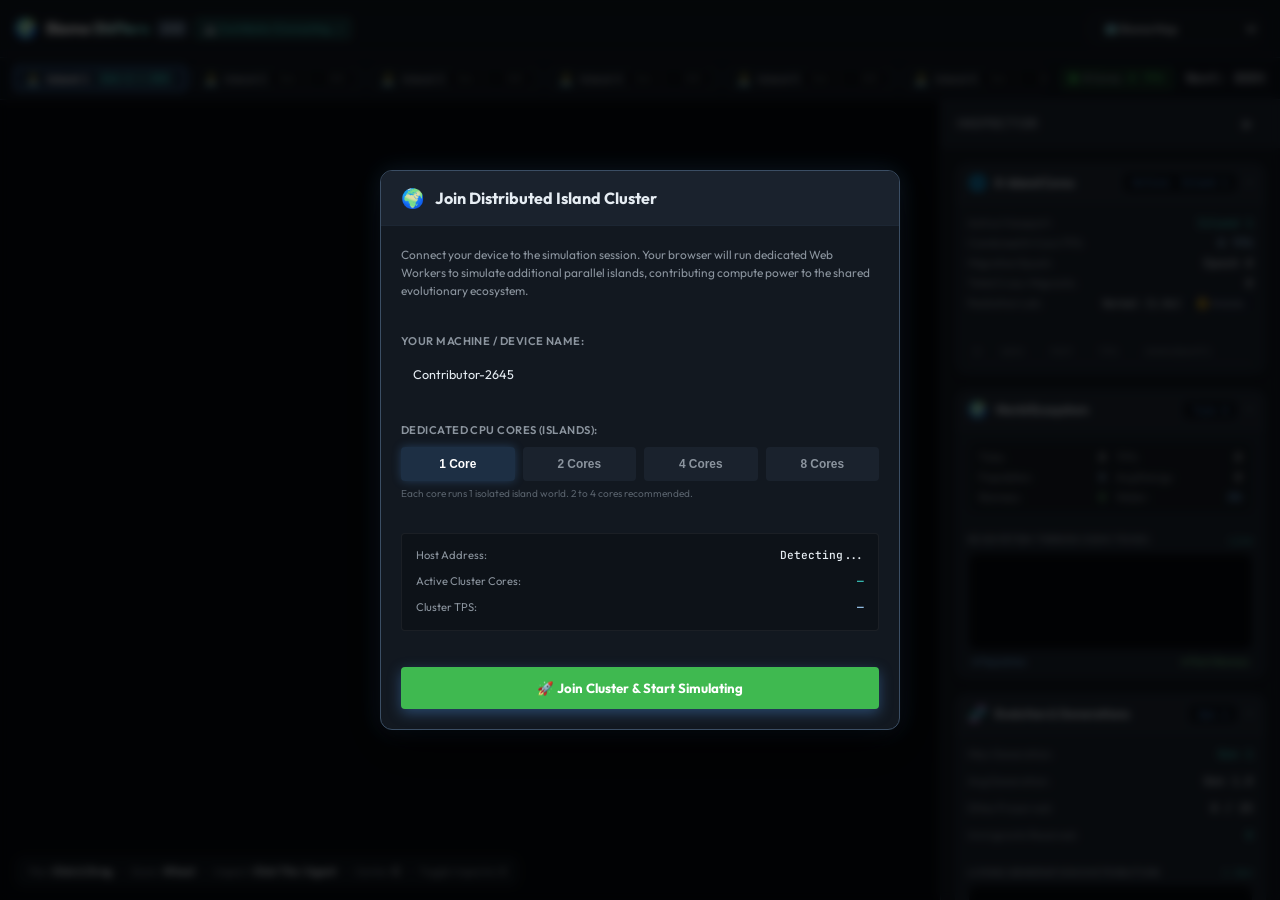
==== commit af2c36b2: "TASK_48 & TASK_49: Native grid resolution and lossless PNG camera preview" ====
--- a/index.html
+++ b/index.html
@@ -444,7 +444,7 @@
                   <div class="brain-legend">
                     <span>Input (37)</span>
                     <span>Hidden (24)</span>
-                    <span>Output (9)</span>
+                    <span>Output (10)</span>
                   </div>
                 </div>
               </div>
@@ -619,16 +619,15 @@
               <table class="cluster-nodes-table">
                 <thead>
                   <tr>
-                    <th>Machine / Device</th>
-                    <th>Role</th>
-                    <th>IP Address</th>
-                    <th>Cores</th>
-                    <th>Simulated Islands</th>
-                    <th>Current TPS</th>
-                    <th>Population</th>
-                    <th>Performance</th>
-                    <th>Status</th>
-                    <th style="text-align: right; padding-right: 14px;">Actions</th>
+                    <th class="col-node-name">Machine / Device</th>
+                    <th class="col-node-role">Role</th>
+                    <th class="col-node-ip">IP Address</th>
+                    <th class="col-node-cores">Cores</th>
+                    <th class="col-node-tps">Current TPS</th>
+                    <th class="col-node-pop">Population</th>
+                    <th class="col-node-perf">Performance</th>
+                    <th class="col-node-status">Status</th>
+                    <th class="col-node-actions">Actions</th>
                   </tr>
                 </thead>
                 <tbody id="cluster-nodes-table-body">
--- a/style.css
+++ b/style.css
@@ -1774,10 +1774,45 @@
 .modal-cluster-dialog {
   max-width: 880px;
   width: 94%;
+  max-width: 1360px;
+  width: 95vw;
+  max-height: 90vh;
   background: var(--bg-surface);
   border: 1px solid var(--border-highlight);
   border-radius: var(--radius-lg);
   box-shadow: 0 16px 48px rgba(0, 0, 0, 0.7), 0 0 28px rgba(0, 229, 255, 0.12);
+  display: flex;
+  flex-direction: column;
+  overflow: hidden;
+}
+
+.modal-cluster-dialog .modal-body {
+  flex: 1 1 auto;
+  overflow-y: auto;
+  max-height: calc(90vh - 65px);
+  padding: 20px 24px;
+  display: flex;
+  flex-direction: column;
+  gap: 16px;
+  scrollbar-width: thin;
+  scrollbar-color: rgba(88, 166, 255, 0.3) transparent;
+}
+
+.modal-cluster-dialog .modal-body::-webkit-scrollbar {
+  width: 6px;
+}
+
+.modal-cluster-dialog .modal-body::-webkit-scrollbar-track {
+  background: transparent;
+}
+
+.modal-cluster-dialog .modal-body::-webkit-scrollbar-thumb {
+  background: rgba(88, 166, 255, 0.3);
+  border-radius: 3px;
+}
+
+.modal-cluster-dialog .modal-body::-webkit-scrollbar-thumb:hover {
+  background: rgba(88, 166, 255, 0.5);
 }
 
 .cluster-invite-banner {
@@ -1785,11 +1820,14 @@
   border: 1px solid rgba(88, 166, 255, 0.25);
   border-radius: var(--radius-md);
   padding: 16px 20px;
+  padding: 14px 20px;
   display: flex;
   align-items: center;
   justify-content: space-between;
   gap: 16px;
   margin-bottom: 20px;
+  gap: 20px;
+  margin-bottom: 4px;
 }
 
 .invite-info {
@@ -1842,6 +1880,9 @@
   grid-template-columns: repeat(auto-fit, minmax(130px, 1fr));
   gap: 10px;
   margin-bottom: 20px;
+  grid-template-columns: repeat(auto-fit, minmax(170px, 1fr));
+  gap: 12px;
+  margin-bottom: 8px;
 }
 
 .cluster-metric-card {
@@ -1849,6 +1890,7 @@
   border: 1px solid rgba(255, 255, 255, 0.06);
   border-radius: var(--radius-sm);
   padding: 10px 12px;
+  padding: 12px 14px;
   display: flex;
   flex-direction: column;
   gap: 4px;
@@ -1864,6 +1906,7 @@
 
 .cluster-metric-card .metric-val {
   font-size: 1.05rem;
+  font-size: 1.15rem;
   font-weight: 700;
   color: var(--text-primary);
 }
@@ -1874,6 +1917,11 @@
   border: 1px solid var(--border-color);
   border-radius: var(--radius-md);
   padding: 14px;
+  padding: 16px 18px;
+  display: flex;
+  flex-direction: column;
+  flex: 1 1 auto;
+  min-height: 0;
 }
 
 .cluster-table-header {
@@ -1904,41 +1952,275 @@
   overflow-x: auto;
   max-height: 280px;
   overflow-y: auto;
+  max-height: 480px;
+  min-height: 200px;
+  border-radius: var(--radius-sm);
+  scrollbar-width: thin;
+  scrollbar-color: rgba(88, 166, 255, 0.3) transparent;
+  overscroll-behavior: contain;
+}
+
+.cluster-table-scroll::-webkit-scrollbar {
+  width: 6px;
+  height: 6px;
+}
+
+.cluster-table-scroll::-webkit-scrollbar-track {
+  background: rgba(0, 0, 0, 0.2);
+  border-radius: 3px;
+}
+
+.cluster-table-scroll::-webkit-scrollbar-thumb {
+  background: rgba(88, 166, 255, 0.3);
+  border-radius: 3px;
+}
+
+.cluster-table-scroll::-webkit-scrollbar-thumb:hover {
+  background: rgba(88, 166, 255, 0.5);
 }
 
 .cluster-nodes-table {
   width: 100%;
   border-collapse: collapse;
   font-size: 0.8rem;
+  min-width: 1100px;
+  border-collapse: separate;
+  border-spacing: 0;
+  font-size: 0.82rem;
 }
 
 .cluster-nodes-table th {
   text-align: left;
   padding: 8px 10px;
+  padding: 10px 12px;
   color: var(--text-muted);
   border-bottom: 1px solid var(--border-color);
   font-size: 0.72rem;
   font-weight: 600;
+  border-bottom: 2px solid var(--border-color);
+  font-size: 0.74rem;
+  font-weight: 700;
   text-transform: uppercase;
   letter-spacing: 0.04em;
   position: sticky;
   top: 0;
   background: var(--bg-surface);
   z-index: 2;
+  background: var(--bg-surface-elevated, #161b22);
+  z-index: 5;
 }
 
 .cluster-nodes-table td {
   padding: 8px 10px;
   border-bottom: 1px solid rgba(255, 255, 255, 0.04);
+  padding: 10px 12px;
+  border-bottom: 1px solid rgba(255, 255, 255, 0.05);
   color: var(--text-secondary);
-}
-
-.cluster-nodes-table tr:hover td {
-  background: rgba(255, 255, 255, 0.03);
+  vertical-align: middle;
+}
+
+/* Multi-row unified record styling */
+.cluster-nodes-table tr.node-main-row td {
+  padding: 10px 12px 4px 12px;
+  border-bottom: none;
+}
+
+.cluster-nodes-table tr.node-cams-row td {
+  padding: 4px 12px 10px 12px;
+  border-bottom: 1px solid rgba(255, 255, 255, 0.08);
+}
+
+/* Unified Record Hover States */
+.cluster-nodes-table tr.node-main-row:hover td,
+.cluster-nodes-table tr.node-main-row:hover + tr.node-cams-row td,
+.cluster-nodes-table tr.node-cams-row:hover td,
+.cluster-nodes-table tr.node-main-row:has(+ tr.node-cams-row:hover) td {
+  background: rgba(255, 255, 255, 0.04);
 }
 
 .cluster-nodes-table tr.host-row td {
-  background: rgba(88, 166, 255, 0.05);
+  background: rgba(88, 166, 255, 0.04);
+}
+
+.cluster-nodes-table tr.host-row:hover td,
+.cluster-nodes-table tr.host-row:hover + tr.node-cams-row td,
+.cluster-nodes-table tr.host-row:has(+ tr.node-cams-row:hover) td {
+  background: rgba(88, 166, 255, 0.08);
+}
+
+/* Horizontal Cameras Sub-Row */
+.col-node-cams-cell {
+  background: transparent;
+}
+
+.node-cams-container {
+  display: flex;
+  align-items: center;
+  gap: 10px;
+  flex-wrap: wrap;
+  padding: 6px 10px;
+  background: rgba(255, 255, 255, 0.04);
+  border: 1px solid rgba(255, 255, 255, 0.08);
+  border-radius: var(--radius-sm, 6px);
+  transition: all 0.15s ease;
+}
+
+.node-cams-container:hover {
+  background: rgba(255, 255, 255, 0.06);
+  border-color: rgba(255, 255, 255, 0.14);
+}
+
+.cluster-nodes-table tr.host-row .node-cams-container {
+  background: rgba(88, 166, 255, 0.07);
+  border-color: rgba(88, 166, 255, 0.18);
+}
+
+.cluster-nodes-table tr.host-row .node-cams-container:hover {
+  background: rgba(88, 166, 255, 0.11);
+  border-color: rgba(88, 166, 255, 0.28);
+}
+
+.node-cams-heading {
+  font-size: 0.72rem;
+  font-weight: 700;
+  text-transform: uppercase;
+  letter-spacing: 0.04em;
+  color: var(--text-muted, #94a3b8);
+  display: inline-flex;
+  align-items: center;
+  gap: 5px;
+  flex-shrink: 0;
+}
+
+.node-cams-list {
+  display: flex;
+  align-items: center;
+  flex-wrap: wrap;
+  gap: 6px;
+}
+
+.node-cam-btn {
+  display: inline-flex;
+  align-items: center;
+  gap: 5px;
+  padding: 3px 9px;
+  font-size: 0.74rem;
+  font-family: var(--font-mono, monospace);
+  font-weight: 500;
+  border-radius: 4px;
+  border: 1px solid var(--border-color, #334155);
+  background: rgba(15, 23, 42, 0.75);
+  color: var(--text-secondary, #cbd5e1);
+  cursor: pointer;
+  transition: all 0.15s ease;
+  user-select: none;
+  line-height: 1.3;
+}
+
+.node-cam-btn:hover {
+  border-color: var(--accent-blue, #38bdf8);
+  color: var(--text-primary, #f8fafc);
+  background: rgba(56, 189, 248, 0.22);
+  transform: translateY(-1px);
+  box-shadow: 0 2px 6px rgba(0, 0, 0, 0.35);
+}
+
+.node-cam-btn .cam-icon {
+  font-size: 0.78rem;
+}
+
+.node-cam-btn.irradiated {
+  border-color: #4ade80;
+  background: rgba(74, 222, 128, 0.14);
+  color: #86efac;
+  box-shadow: 0 0 6px rgba(74, 222, 128, 0.3);
+  animation: pulseIrradiatedPill 2s ease-in-out infinite;
+}
+
+.node-cam-btn.irradiated:hover {
+  background: rgba(74, 222, 128, 0.28);
+  border-color: #86efac;
+  transform: translateY(-1px);
+  box-shadow: 0 0 10px rgba(74, 222, 128, 0.6);
+}
+
+.node-cam-btn .cam-rad-toggle {
+  font-size: 0.62rem;
+  font-weight: 700;
+  padding: 1px 4px;
+  border-radius: 3px;
+  background: rgba(74, 222, 128, 0.35);
+  color: #4ade80;
+  cursor: pointer;
+  margin-left: 2px;
+  transition: all 0.15s ease;
+}
+
+.node-cam-btn .cam-rad-toggle:hover {
+  background: rgba(74, 222, 128, 0.6);
+  color: #ffffff;
+  transform: scale(1.1);
+}
+
+/* Table Column Alignment & Layout Rules */
+.col-node-name {
+  text-align: left;
+  white-space: nowrap;
+  min-width: 140px;
+}
+
+.col-node-role {
+  text-align: left;
+  white-space: nowrap;
+  min-width: 125px;
+}
+
+.col-node-ip {
+  text-align: left;
+  white-space: nowrap;
+  min-width: 110px;
+}
+
+.col-node-cores {
+  text-align: center;
+  white-space: nowrap;
+  min-width: 80px;
+}
+
+.col-node-islands {
+  text-align: left;
+  min-width: 220px;
+}
+
+.col-node-tps {
+  text-align: right;
+  white-space: nowrap;
+  min-width: 110px;
+}
+
+.col-node-pop {
+  text-align: right;
+  white-space: nowrap;
+  min-width: 95px;
+}
+
+.col-node-perf {
+  text-align: center;
+  white-space: nowrap;
+  min-width: 140px;
+}
+
+.col-node-status {
+  text-align: left;
+  white-space: nowrap;
+  min-width: 95px;
+}
+
+.col-node-actions {
+  text-align: right;
+  white-space: nowrap;
+  min-width: 240px;
+  min-width: 180px;
 }
 
 .node-role-badge {
@@ -1988,10 +2270,12 @@
 
 .cluster-actions-cell {
   display: flex;
+  display: inline-flex;
   align-items: center;
   justify-content: flex-end;
   gap: 6px;
   white-space: nowrap;
+  flex-wrap: nowrap;
 }
 
 .btn-cluster-action {
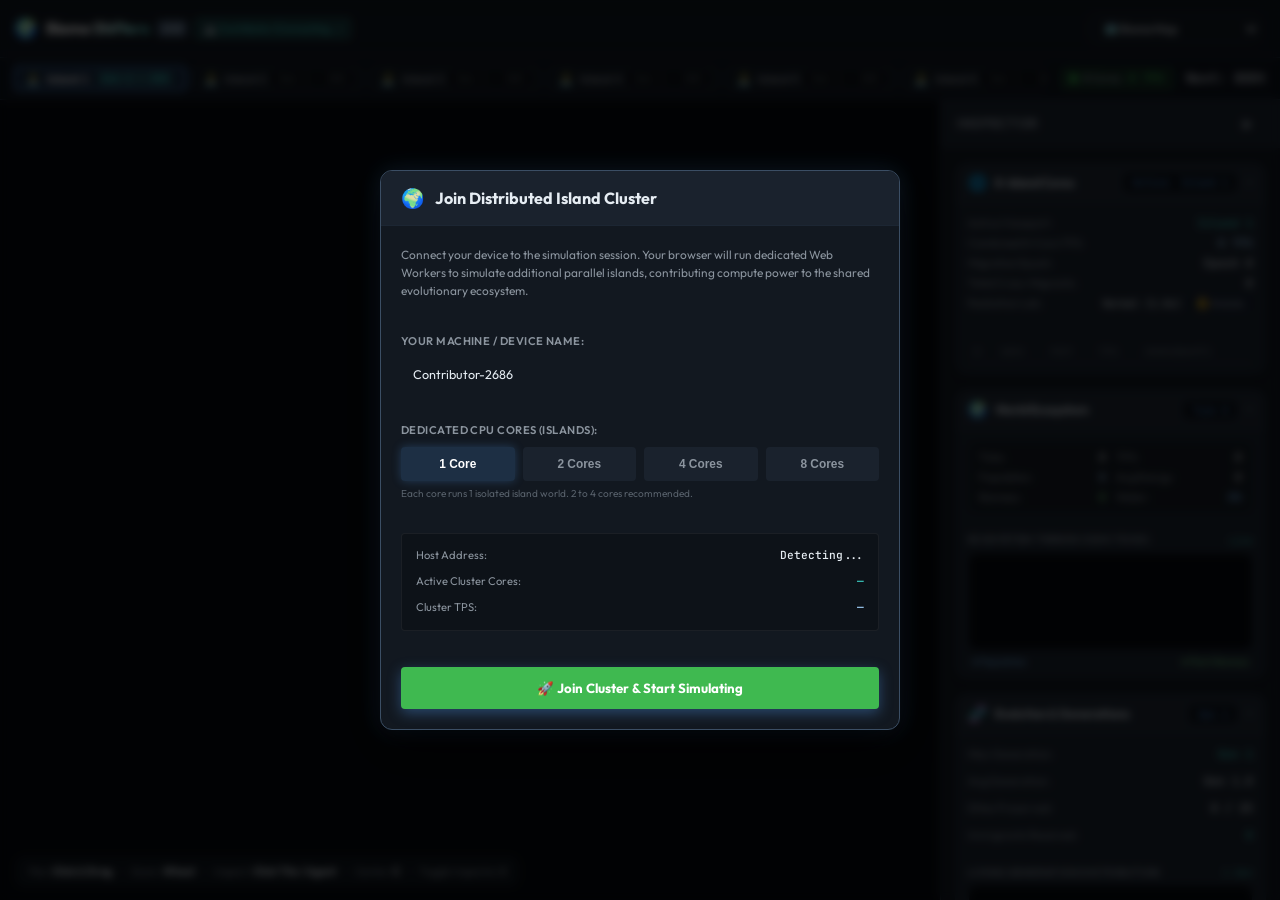
==== commit 1e98bb89: "TASK_56: WebGPU environment engine and 8 compute shader CA passes" ====
--- a/index.html
+++ b/index.html
@@ -62,6 +62,21 @@
       </div>
     </header>
 
+    <!-- Persistent HUD Version Update Banner (Host Notification) -->
+    <div id="hud-version-banner" class="hud-version-banner hidden">
+      <div class="version-banner-content">
+        <span class="version-banner-icon">📢</span>
+        <span class="version-banner-text" id="version-banner-text">
+          New Build available! Please save your simulation before reloading.
+        </span>
+      </div>
+      <div class="version-banner-actions">
+        <button id="btn-version-quick-save" class="btn btn-sm btn-primary" title="Quick save simulation before reloading">💾 Quick Save</button>
+        <button id="btn-version-reload" class="btn btn-sm btn-accent" title="Reload page with fresh build">🔄 Reload Now</button>
+        <button id="btn-version-dismiss" class="btn btn-sm btn-secondary" title="Dismiss banner">✕ Dismiss</button>
+      </div>
+    </div>
+
     <!-- 8-Island Core Switcher & Migration Bar -->
     <nav id="island-bar" class="island-bar" aria-label="Simulation Islands">
       <div class="island-bar-scroll" id="island-buttons-container">
@@ -754,6 +769,26 @@
           </div>
         </div>
       </div>
+    <!-- Dramatic Version Countdown Overlay (Contributor Nodes) -->
+    <div id="version-countdown-overlay" class="version-countdown-overlay hidden">
+      <div class="countdown-card">
+        <div class="countdown-badge">⚡ CLUSTER UPDATE DETECTED</div>
+        <h2 class="countdown-title" id="countdown-title">Simulation Core Update</h2>
+        <p class="countdown-desc" id="countdown-desc">
+          A new simulation engine build has been deployed to the cluster coordinator. To maintain synchronized neural models and physics, this contributor node will automatically reload in:
+        </p>
+        <div class="countdown-timer-circle">
+          <span class="countdown-seconds" id="countdown-seconds">5</span>
+          <span class="countdown-unit">SECONDS</span>
+        </div>
+        <div class="countdown-progress-bar">
+          <div class="countdown-progress-fill" id="countdown-progress-fill"></div>
+        </div>
+        <div class="countdown-actions">
+          <button id="btn-countdown-reload-now" class="btn btn-primary" title="Reload immediately with new build">⚡ Reload Immediately</button>
+          <button id="btn-countdown-postpone" class="btn btn-secondary" title="Postpone reload by 60 seconds">⏳ Postpone (60s)</button>
+        </div>
+      </div>
     </div>
 
     <!-- Full-Screen Loading Overlay for Simulation Restore -->
--- a/style.css
+++ b/style.css
@@ -2887,8 +2887,178 @@
   transform: scale(1.2);
 }
 
-
-
-
-
-
+/* ==========================================================================
+   TASK 54: HUD Version Banner & Contributor Countdown Overlay
+   ========================================================================== */
+
+/* Persistent Host Version Banner */
+.hud-version-banner {
+  display: flex;
+  align-items: center;
+  justify-content: space-between;
+  padding: 8px 18px;
+  background: linear-gradient(90deg, rgba(88, 166, 255, 0.22) 0%, rgba(26, 34, 45, 0.95) 100%);
+  border-bottom: 1px solid rgba(88, 166, 255, 0.4);
+  box-shadow: 0 4px 12px rgba(0, 0, 0, 0.3);
+  z-index: 95;
+  animation: slideDownBanner 0.25s ease-out;
+}
+
+@keyframes slideDownBanner {
+  from {
+    opacity: 0;
+    transform: translateY(-10px);
+  }
+  to {
+    opacity: 1;
+    transform: translateY(0);
+  }
+}
+
+.version-banner-content {
+  display: flex;
+  align-items: center;
+  gap: 10px;
+  font-size: 0.88rem;
+  color: var(--text-primary);
+}
+
+.version-banner-icon {
+  font-size: 1.1rem;
+  animation: pulseIcon 1.5s infinite ease-in-out;
+}
+
+@keyframes pulseIcon {
+  0%, 100% { transform: scale(1); }
+  50% { transform: scale(1.15); }
+}
+
+.version-banner-actions {
+  display: flex;
+  align-items: center;
+  gap: 8px;
+}
+
+/* Contributor Dramatic Version Countdown Overlay */
+.version-countdown-overlay {
+  position: fixed;
+  inset: 0;
+  background: rgba(8, 12, 18, 0.88);
+  backdrop-filter: blur(14px);
+  -webkit-backdrop-filter: blur(14px);
+  display: flex;
+  align-items: center;
+  justify-content: center;
+  z-index: 10000;
+  animation: fadeInOverlay 0.3s ease-out;
+}
+
+@keyframes fadeInOverlay {
+  from { opacity: 0; }
+  to { opacity: 1; }
+}
+
+.countdown-card {
+  background: var(--bg-surface-elevated, #1a222d);
+  border: 1px solid rgba(88, 166, 255, 0.4);
+  box-shadow: 0 24px 64px rgba(0, 0, 0, 0.75), 0 0 24px rgba(88, 166, 255, 0.15);
+  border-radius: var(--radius-lg, 12px);
+  padding: 36px 40px;
+  max-width: 520px;
+  width: 92%;
+  text-align: center;
+  display: flex;
+  flex-direction: column;
+  align-items: center;
+}
+
+.countdown-badge {
+  display: inline-flex;
+  align-items: center;
+  gap: 6px;
+  padding: 4px 14px;
+  border-radius: 999px;
+  background: rgba(255, 107, 74, 0.18);
+  border: 1px solid rgba(255, 107, 74, 0.4);
+  color: var(--accent-turbo, #ff6b4a);
+  font-size: 0.72rem;
+  font-weight: 700;
+  letter-spacing: 0.06em;
+  margin-bottom: 16px;
+}
+
+.countdown-title {
+  font-size: 1.45rem;
+  font-weight: 700;
+  color: #fff;
+  margin-bottom: 12px;
+  letter-spacing: -0.02em;
+}
+
+.countdown-desc {
+  font-size: 0.88rem;
+  color: var(--text-secondary, #8b949e);
+  line-height: 1.55;
+  margin-bottom: 24px;
+}
+
+.countdown-timer-circle {
+  width: 100px;
+  height: 100px;
+  border-radius: 50%;
+  border: 3px solid var(--accent-blue, #58a6ff);
+  background: radial-gradient(circle, rgba(88, 166, 255, 0.15) 0%, rgba(88, 166, 255, 0.02) 70%);
+  box-shadow: 0 0 20px rgba(88, 166, 255, 0.3);
+  display: flex;
+  flex-direction: column;
+  align-items: center;
+  justify-content: center;
+  margin-bottom: 22px;
+}
+
+.countdown-seconds {
+  font-family: var(--font-mono, monospace);
+  font-size: 2.5rem;
+  font-weight: 700;
+  color: #fff;
+  line-height: 1;
+}
+
+.countdown-unit {
+  font-size: 0.62rem;
+  font-weight: 700;
+  color: var(--accent-blue, #58a6ff);
+  letter-spacing: 0.1em;
+  margin-top: 3px;
+}
+
+.countdown-progress-bar {
+  width: 100%;
+  height: 6px;
+  background: rgba(255, 255, 255, 0.08);
+  border-radius: 3px;
+  overflow: hidden;
+  margin-bottom: 28px;
+}
+
+.countdown-progress-fill {
+  height: 100%;
+  width: 100%;
+  background: linear-gradient(90deg, var(--accent-blue, #58a6ff), var(--accent-cyan, #39c5bb));
+  border-radius: 3px;
+  transition: width 1s linear;
+}
+
+.countdown-actions {
+  display: flex;
+  gap: 12px;
+  width: 100%;
+  justify-content: center;
+}
+
+
+
+
+
+
+
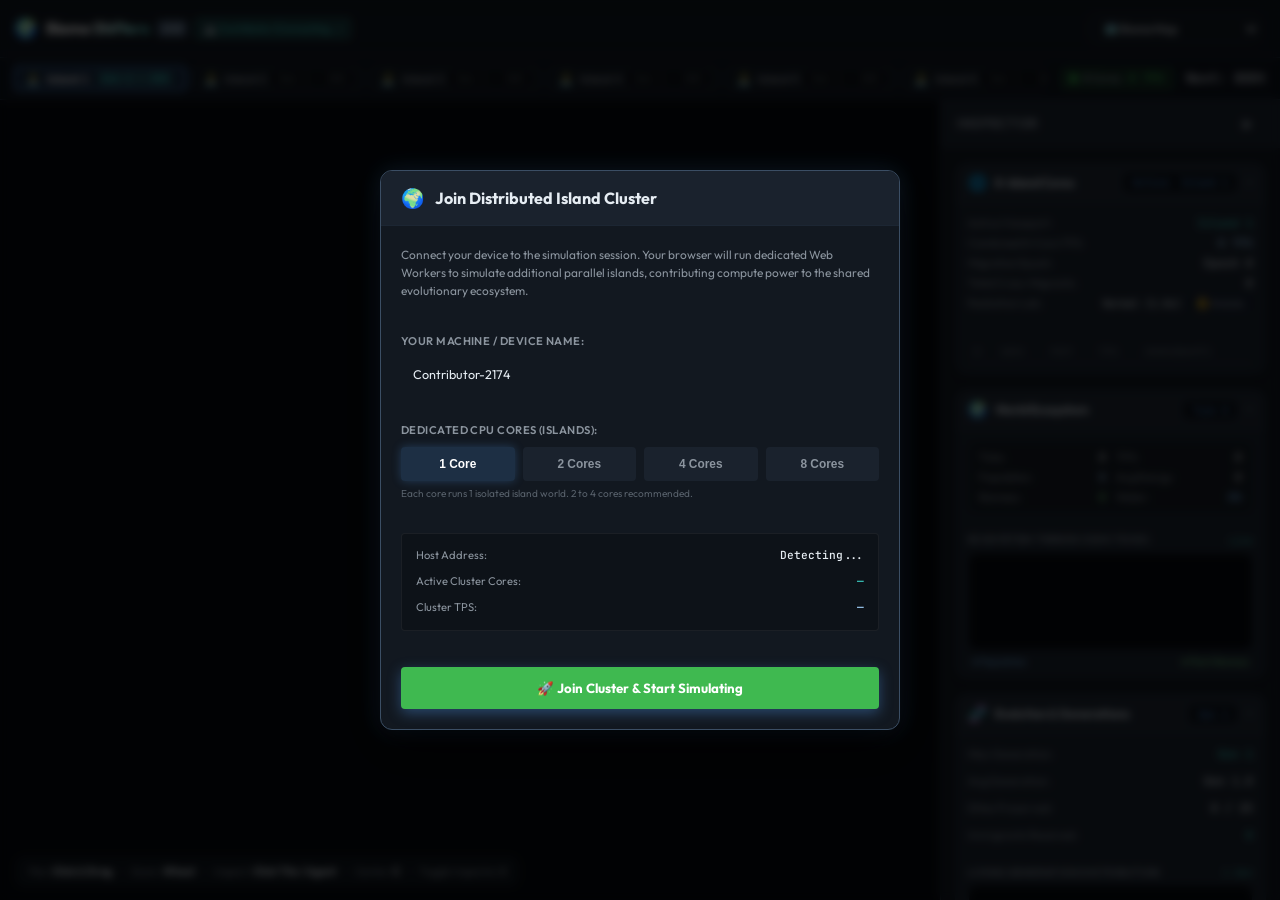
==== commit 7eef3f2b: "TASK_58: WebGPU Toggle IslandManager API & Host UI" ====
--- a/index.html
+++ b/index.html
@@ -54,6 +54,10 @@
           <button id="btn-cluster-hud" class="btn btn-secondary" title="View Connected Cluster Nodes & LAN Link">
             🌐 Cluster <span id="badge-cluster-nodes-count" class="tab-badge">1</span>
           </button>
+          <!-- GPU Acceleration Toggle (Host admin only) -->
+          <button id="btnToggleGpu" class="btn hud-btn gpu-btn" title="Toggle WebGPU Acceleration for all islands">
+            ⚡ GPU: OFF
+          </button>
           <button id="btn-save" class="btn btn-secondary" title="Save Simulation State">💾 Save</button>
           <button id="btn-load-list" class="btn btn-secondary" title="Open Saved Simulations">📂 Load</button>
           <button id="btn-autosave-hud" class="btn btn-secondary btn-autosave-hud" title="Auto-Save Configuration & Status">⏱️ Auto: ON (2m)</button>
--- a/style.css
+++ b/style.css
@@ -1215,6 +1215,35 @@
   color: var(--accent-green);
 }
 
+/* WebGPU Acceleration Toggle Button */
+.gpu-btn {
+  background: #1a3a1a;
+  color: #4ade80;
+  border: 1px solid #166534;
+  font-weight: 600;
+  cursor: pointer;
+  transition: all 0.15s ease;
+}
+
+.gpu-btn:hover {
+  background: #234e23;
+  border-color: #22c55e;
+  color: #86efac;
+}
+
+.gpu-btn.gpu-active {
+  background: #064e3b;
+  color: #6ee7b7;
+  border-color: #34d399;
+  box-shadow: 0 0 8px rgba(52, 211, 153, 0.4);
+}
+
+.gpu-btn.gpu-active:hover {
+  background: #047857;
+  border-color: #6ee7b7;
+  color: #a7f3d0;
+}
+
 /* Modal Auto-Save Configuration Bar */
 .modal-autosave-bar {
   display: flex;
@@ -1634,6 +1663,7 @@
 body.mode-contributor .speed-group,
 body.mode-contributor .quick-spawn-group,
 body.mode-contributor #btn-cluster-hud,
+body.mode-contributor #btnToggleGpu,
 body.mode-contributor #btn-save,
 body.mode-contributor #btn-load-list,
 body.mode-contributor #btn-autosave-hud,
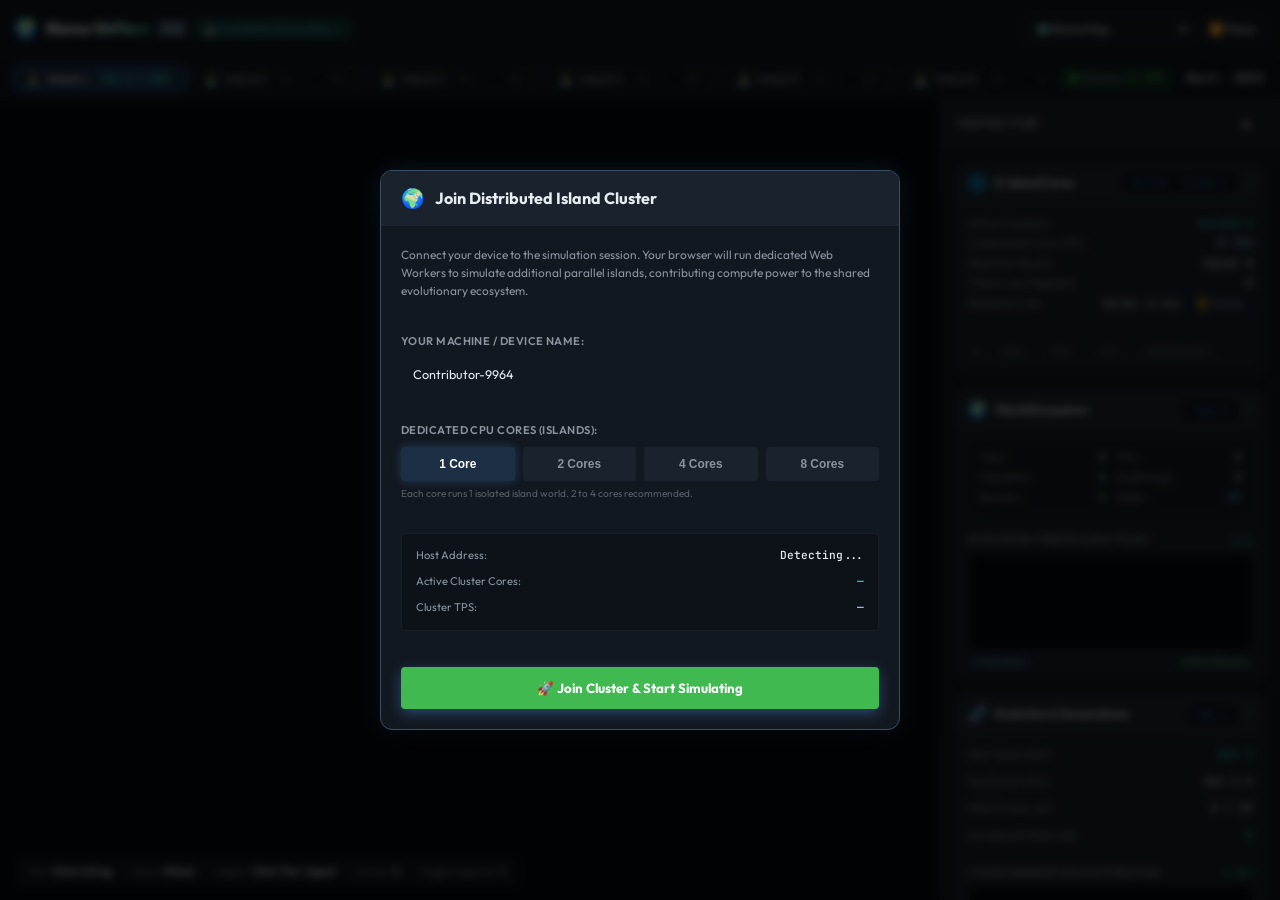
==== commit d3405e3c: "TASK_63: Fix WebGPU shader NaN, queue saturation, and state handover" ====
--- a/index.html
+++ b/index.html
@@ -3,8 +3,12 @@
 <head>
   <meta charset="UTF-8">
   <meta name="viewport" content="width=device-width, initial-scale=1.0">
+  <meta http-equiv="Cache-Control" content="no-cache, no-store, must-revalidate">
+  <meta http-equiv="Pragma" content="no-cache">
+  <meta http-equiv="Expires" content="0">
   <title>Biome Shifters — Artificial Life & Dynamic Ecology</title>
-  <link rel="stylesheet" href="style.css">
+  <link rel="stylesheet" href="style.css?v=1.1.4">
+  <link rel="stylesheet" href="style.css?v=1.1.5">
   <link rel="preconnect" href="https://fonts.googleapis.com">
   <link rel="preconnect" href="https://fonts.gstatic.com" crossorigin>
   <link href="https://fonts.googleapis.com/css2?family=JetBrains+Mono:wght@400;500;700&family=Outfit:wght@400;500;600;700&display=swap" rel="stylesheet">
@@ -51,6 +55,9 @@
         </div>
 
         <div class="action-buttons">
+          <button id="btn-flight-recorder" class="btn btn-secondary btn-recorder" title="Open Diagnostics Flight Recorder" onclick="window.openTraceModal ? window.openTraceModal() : document.getElementById('modal-flight-recorder')?.classList.remove('hidden')">
+            ⏺️ Trace
+          </button>
           <button id="btn-cluster-hud" class="btn btn-secondary" title="View Connected Cluster Nodes & LAN Link">
             🌐 Cluster <span id="badge-cluster-nodes-count" class="tab-badge">1</span>
           </button>
@@ -645,6 +652,7 @@
                     <th class="col-node-tps">Current TPS</th>
                     <th class="col-node-pop">Population</th>
                     <th class="col-node-perf">Performance</th>
+                    <th class="col-node-gpu">GPU</th>
                     <th class="col-node-status">Status</th>
                     <th class="col-node-actions">Actions</th>
                   </tr>
@@ -806,8 +814,102 @@
     </div>
   </div>
 
+  <!-- Diagnostics Flight Recorder Modal — OUTSIDE #app-root so position:fixed works correctly -->
+  <div id="modal-flight-recorder" class="modal-backdrop hidden">
+    <div class="modal-dialog modal-recorder-dialog">
+      <div class="modal-header">
+        <div class="modal-header-brand">
+          <span class="modal-header-icon">⏺️</span>
+          <div>
+            <h2 class="modal-title">Flight Recorder Diagnostics</h2>
+            <p class="modal-subtitle">Black-box event tracer for debugging state, network, and worker interactions</p>
+          </div>
+        </div>
+        <button id="btn-recorder-close" class="btn-icon modal-close" title="Close Diagnostics Modal" onclick="window.closeTraceModal ? window.closeTraceModal() : document.getElementById('modal-flight-recorder')?.classList.add('hidden')">✕</button>
+      </div>
+
+      <div class="modal-body recorder-body">
+        <div class="recorder-status-card" id="recorder-status-card">
+          <div class="recorder-status-header">
+            <span class="recorder-status-badge" id="recorder-status-badge">⚪ STANDBY</span>
+            <span class="recorder-timer" id="recorder-timer">00:00</span>
+          </div>
+          <div class="recorder-stats-row">
+            <span id="recorder-event-count">0 events captured</span>
+            <span class="text-muted" id="recorder-sync-status">Ready to trace</span>
+          </div>
+        </div>
+
+        <div class="recorder-section-title">Select Recording Channels:</div>
+        <div class="recorder-channels-grid">
+          <label class="channel-checkbox-label">
+            <input type="checkbox" id="chk-rec-network" checked>
+            <div class="channel-info">
+              <span class="channel-name">🌐 Network Calls</span>
+              <span class="channel-desc">fetch requests, responses, status, latency & bodies</span>
+            </div>
+          </label>
+
+          <label class="channel-checkbox-label">
+            <input type="checkbox" id="chk-rec-ui" checked>
+            <div class="channel-info">
+              <span class="channel-name">🖱️ UI & DOM Mutations</span>
+              <span class="channel-desc">User button clicks & programmatic element text/class changes</span>
+            </div>
+          </label>
+
+          <label class="channel-checkbox-label">
+            <input type="checkbox" id="chk-rec-worker" checked>
+            <div class="channel-info">
+              <span class="channel-name">⚙️ Web Worker IPC</span>
+              <span class="channel-desc">postMessage & onmessage across worker threads</span>
+            </div>
+          </label>
+
+          <label class="channel-checkbox-label">
+            <input type="checkbox" id="chk-rec-console" checked>
+            <div class="channel-info">
+              <span class="channel-name">⚠️ Console Warnings/Errors</span>
+              <span class="channel-desc">console.warn & console.error with stack traces</span>
+            </div>
+          </label>
+        </div>
+
+        <div class="recorder-actions">
+          <button id="btn-recorder-toggle" class="btn btn-primary btn-lg">
+            ⏺️ Start Recording
+          </button>
+          <button id="btn-recorder-download" class="btn btn-secondary" disabled title="Download JSON trace to your computer">
+            💾 Download JSON
+          </button>
+        </div>
+
+        <div class="recorder-footer-hint">
+          💡 When you stop recording, the trace is saved directly to <code>debug/trace_latest.json</code> on the server and downloaded locally. Run <code>python3 scripts/analyze_trace.py</code> in terminal to view the timeline.
+        </div>
+      </div>
+    </div>
+  </div>
+
   <!-- Entry Script -->
   <script type="module" src="js/main.js"></script>
+
+  <!-- Fallback inline bootstrap for diagnostics modal -->
+  <script>
+    document.addEventListener('DOMContentLoaded', function() {
+      var btn = document.getElementById('btn-flight-recorder');
+      var modal = document.getElementById('modal-flight-recorder');
+      if (btn && modal) {
+        btn.addEventListener('click', function(e) {
+          if (typeof window.openTraceModal === 'function') {
+            window.openTraceModal();
+          } else {
+            modal.classList.remove('hidden');
+          }
+        });
+      }
+    });
+  </script>
 </body>
 </html>
 
--- a/style.css
+++ b/style.css
@@ -1244,6 +1244,28 @@
   color: #a7f3d0;
 }
 
+.gpu-btn.disabled,
+.gpu-btn[disabled],
+.node-gpu-btn.disabled,
+.node-gpu-btn[disabled] {
+  opacity: 0.5;
+  cursor: not-allowed !important;
+  background: #1f2937 !important;
+  border-color: #374151 !important;
+  color: #9ca3af !important;
+  box-shadow: none !important;
+  pointer-events: none;
+}
+
+.gpu-btn.busy,
+.node-gpu-btn.busy {
+  opacity: 0.8;
+  cursor: wait !important;
+  background: #1e293b !important;
+  border-color: #3b82f6 !important;
+  color: #93c5fd !important;
+}
+
 /* Modal Auto-Save Configuration Bar */
 .modal-autosave-bar {
   display: flex;
@@ -2240,6 +2262,44 @@
   min-width: 140px;
 }
 
+.col-node-gpu {
+  text-align: center;
+  white-space: nowrap;
+  min-width: 80px;
+}
+
+.node-gpu-btn {
+  background: #1a3a1a;
+  color: #4ade80;
+  border: 1px solid #166534;
+  border-radius: var(--radius-sm);
+  padding: 3px 8px;
+  font-size: 0.75rem;
+  font-weight: 600;
+  cursor: pointer;
+  transition: all 0.15s ease;
+  white-space: nowrap;
+}
+
+.node-gpu-btn:hover {
+  background: #234e23;
+  border-color: #22c55e;
+  color: #86efac;
+}
+
+.node-gpu-btn.gpu-active {
+  background: #064e3b;
+  color: #6ee7b7;
+  border-color: #34d399;
+  box-shadow: 0 0 6px rgba(52, 211, 153, 0.4);
+}
+
+.node-gpu-btn.gpu-active:hover {
+  background: #047857;
+  border-color: #6ee7b7;
+  color: #a7f3d0;
+}
+
 .col-node-status {
   text-align: left;
   white-space: nowrap;
@@ -3086,9 +3146,175 @@
   justify-content: center;
 }
 
-
-
-
-
-
-
+/* --- Diagnostics Flight Recorder --- */
+.btn-recorder {
+  position: relative;
+  font-weight: 600;
+  transition: all 0.2s ease;
+}
+
+.btn-recorder.recording {
+  background: rgba(248, 81, 73, 0.2) !important;
+  border-color: rgba(248, 81, 73, 0.6) !important;
+  color: #ff7b72 !important;
+  animation: pulse-rec 1.5s infinite;
+}
+
+@keyframes pulse-rec {
+  0% { box-shadow: 0 0 0 0 rgba(248, 81, 73, 0.5); }
+  70% { box-shadow: 0 0 0 8px rgba(248, 81, 73, 0); }
+  100% { box-shadow: 0 0 0 0 rgba(248, 81, 73, 0); }
+}
+
+#modal-flight-recorder {
+  z-index: 10001 !important;
+}
+
+.modal-recorder-dialog {
+  max-width: 580px;
+  width: 92%;
+  background: var(--bg-surface);
+  border: 1px solid var(--border-highlight);
+  border-radius: var(--radius-lg);
+  box-shadow: 0 16px 48px rgba(0, 0, 0, 0.7), 0 0 24px rgba(248, 81, 73, 0.15);
+}
+
+.recorder-body {
+  display: flex;
+  flex-direction: column;
+  gap: 16px;
+  padding: 20px;
+}
+
+.recorder-status-card {
+  background: rgba(255, 255, 255, 0.03);
+  border: 1px solid var(--border-subtle);
+  border-radius: var(--radius-md);
+  padding: 14px 18px;
+  display: flex;
+  flex-direction: column;
+  gap: 8px;
+}
+
+.recorder-status-header {
+  display: flex;
+  justify-content: space-between;
+  align-items: center;
+}
+
+.recorder-status-badge {
+  font-size: 0.8rem;
+  font-weight: 700;
+  padding: 3px 10px;
+  border-radius: 12px;
+  background: rgba(255, 255, 255, 0.08);
+  color: var(--text-secondary);
+  letter-spacing: 0.5px;
+}
+
+.recorder-status-badge.active {
+  background: rgba(248, 81, 73, 0.25);
+  color: #ff7b72;
+  border: 1px solid rgba(248, 81, 73, 0.5);
+}
+
+.recorder-timer {
+  font-family: monospace;
+  font-size: 1.3rem;
+  font-weight: 700;
+  color: var(--text-primary);
+}
+
+.recorder-stats-row {
+  display: flex;
+  justify-content: space-between;
+  font-size: 0.85rem;
+  color: var(--text-secondary);
+}
+
+.recorder-section-title {
+  font-size: 0.85rem;
+  font-weight: 600;
+  color: var(--text-secondary);
+  text-transform: uppercase;
+  letter-spacing: 0.5px;
+}
+
+.recorder-channels-grid {
+  display: flex;
+  flex-direction: column;
+  gap: 10px;
+}
+
+.channel-checkbox-label {
+  display: flex;
+  align-items: flex-start;
+  gap: 12px;
+  background: rgba(255, 255, 255, 0.02);
+  border: 1px solid var(--border-subtle);
+  border-radius: var(--radius-sm);
+  padding: 10px 14px;
+  cursor: pointer;
+  transition: background 0.15s;
+}
+
+.channel-checkbox-label:hover {
+  background: rgba(255, 255, 255, 0.05);
+  border-color: var(--border-highlight);
+}
+
+.channel-checkbox-label input[type="checkbox"] {
+  margin-top: 3px;
+  accent-color: var(--accent-blue);
+  width: 16px;
+  height: 16px;
+}
+
+.channel-info {
+  display: flex;
+  flex-direction: column;
+  gap: 2px;
+}
+
+.channel-name {
+  font-size: 0.9rem;
+  font-weight: 600;
+  color: var(--text-primary);
+}
+
+.channel-desc {
+  font-size: 0.75rem;
+  color: var(--text-muted);
+}
+
+.recorder-actions {
+  display: flex;
+  gap: 12px;
+  margin-top: 4px;
+}
+
+.recorder-actions button {
+  flex: 1;
+}
+
+.recorder-footer-hint {
+  font-size: 0.75rem;
+  color: var(--text-muted);
+  line-height: 1.4;
+  background: rgba(88, 166, 255, 0.06);
+  border: 1px solid rgba(88, 166, 255, 0.2);
+  border-radius: var(--radius-sm);
+  padding: 10px 12px;
+}
+
+.recorder-footer-hint code {
+  color: var(--accent-cyan);
+}
+
+
+
+
+
+
+
+
--- a/style.css
+++ b/style.css
@@ -1244,6 +1244,28 @@
   color: #a7f3d0;
 }
 
+.gpu-btn.disabled,
+.gpu-btn[disabled],
+.node-gpu-btn.disabled,
+.node-gpu-btn[disabled] {
+  opacity: 0.5;
+  cursor: not-allowed !important;
+  background: #1f2937 !important;
+  border-color: #374151 !important;
+  color: #9ca3af !important;
+  box-shadow: none !important;
+  pointer-events: none;
+}
+
+.gpu-btn.busy,
+.node-gpu-btn.busy {
+  opacity: 0.8;
+  cursor: wait !important;
+  background: #1e293b !important;
+  border-color: #3b82f6 !important;
+  color: #93c5fd !important;
+}
+
 /* Modal Auto-Save Configuration Bar */
 .modal-autosave-bar {
   display: flex;
@@ -2240,6 +2262,44 @@
   min-width: 140px;
 }
 
+.col-node-gpu {
+  text-align: center;
+  white-space: nowrap;
+  min-width: 80px;
+}
+
+.node-gpu-btn {
+  background: #1a3a1a;
+  color: #4ade80;
+  border: 1px solid #166534;
+  border-radius: var(--radius-sm);
+  padding: 3px 8px;
+  font-size: 0.75rem;
+  font-weight: 600;
+  cursor: pointer;
+  transition: all 0.15s ease;
+  white-space: nowrap;
+}
+
+.node-gpu-btn:hover {
+  background: #234e23;
+  border-color: #22c55e;
+  color: #86efac;
+}
+
+.node-gpu-btn.gpu-active {
+  background: #064e3b;
+  color: #6ee7b7;
+  border-color: #34d399;
+  box-shadow: 0 0 6px rgba(52, 211, 153, 0.4);
+}
+
+.node-gpu-btn.gpu-active:hover {
+  background: #047857;
+  border-color: #6ee7b7;
+  color: #a7f3d0;
+}
+
 .col-node-status {
   text-align: left;
   white-space: nowrap;
@@ -3086,9 +3146,175 @@
   justify-content: center;
 }
 
-
-
-
-
-
-
+/* --- Diagnostics Flight Recorder --- */
+.btn-recorder {
+  position: relative;
+  font-weight: 600;
+  transition: all 0.2s ease;
+}
+
+.btn-recorder.recording {
+  background: rgba(248, 81, 73, 0.2) !important;
+  border-color: rgba(248, 81, 73, 0.6) !important;
+  color: #ff7b72 !important;
+  animation: pulse-rec 1.5s infinite;
+}
+
+@keyframes pulse-rec {
+  0% { box-shadow: 0 0 0 0 rgba(248, 81, 73, 0.5); }
+  70% { box-shadow: 0 0 0 8px rgba(248, 81, 73, 0); }
+  100% { box-shadow: 0 0 0 0 rgba(248, 81, 73, 0); }
+}
+
+#modal-flight-recorder {
+  z-index: 10001 !important;
+}
+
+.modal-recorder-dialog {
+  max-width: 580px;
+  width: 92%;
+  background: var(--bg-surface);
+  border: 1px solid var(--border-highlight);
+  border-radius: var(--radius-lg);
+  box-shadow: 0 16px 48px rgba(0, 0, 0, 0.7), 0 0 24px rgba(248, 81, 73, 0.15);
+}
+
+.recorder-body {
+  display: flex;
+  flex-direction: column;
+  gap: 16px;
+  padding: 20px;
+}
+
+.recorder-status-card {
+  background: rgba(255, 255, 255, 0.03);
+  border: 1px solid var(--border-subtle);
+  border-radius: var(--radius-md);
+  padding: 14px 18px;
+  display: flex;
+  flex-direction: column;
+  gap: 8px;
+}
+
+.recorder-status-header {
+  display: flex;
+  justify-content: space-between;
+  align-items: center;
+}
+
+.recorder-status-badge {
+  font-size: 0.8rem;
+  font-weight: 700;
+  padding: 3px 10px;
+  border-radius: 12px;
+  background: rgba(255, 255, 255, 0.08);
+  color: var(--text-secondary);
+  letter-spacing: 0.5px;
+}
+
+.recorder-status-badge.active {
+  background: rgba(248, 81, 73, 0.25);
+  color: #ff7b72;
+  border: 1px solid rgba(248, 81, 73, 0.5);
+}
+
+.recorder-timer {
+  font-family: monospace;
+  font-size: 1.3rem;
+  font-weight: 700;
+  color: var(--text-primary);
+}
+
+.recorder-stats-row {
+  display: flex;
+  justify-content: space-between;
+  font-size: 0.85rem;
+  color: var(--text-secondary);
+}
+
+.recorder-section-title {
+  font-size: 0.85rem;
+  font-weight: 600;
+  color: var(--text-secondary);
+  text-transform: uppercase;
+  letter-spacing: 0.5px;
+}
+
+.recorder-channels-grid {
+  display: flex;
+  flex-direction: column;
+  gap: 10px;
+}
+
+.channel-checkbox-label {
+  display: flex;
+  align-items: flex-start;
+  gap: 12px;
+  background: rgba(255, 255, 255, 0.02);
+  border: 1px solid var(--border-subtle);
+  border-radius: var(--radius-sm);
+  padding: 10px 14px;
+  cursor: pointer;
+  transition: background 0.15s;
+}
+
+.channel-checkbox-label:hover {
+  background: rgba(255, 255, 255, 0.05);
+  border-color: var(--border-highlight);
+}
+
+.channel-checkbox-label input[type="checkbox"] {
+  margin-top: 3px;
+  accent-color: var(--accent-blue);
+  width: 16px;
+  height: 16px;
+}
+
+.channel-info {
+  display: flex;
+  flex-direction: column;
+  gap: 2px;
+}
+
+.channel-name {
+  font-size: 0.9rem;
+  font-weight: 600;
+  color: var(--text-primary);
+}
+
+.channel-desc {
+  font-size: 0.75rem;
+  color: var(--text-muted);
+}
+
+.recorder-actions {
+  display: flex;
+  gap: 12px;
+  margin-top: 4px;
+}
+
+.recorder-actions button {
+  flex: 1;
+}
+
+.recorder-footer-hint {
+  font-size: 0.75rem;
+  color: var(--text-muted);
+  line-height: 1.4;
+  background: rgba(88, 166, 255, 0.06);
+  border: 1px solid rgba(88, 166, 255, 0.2);
+  border-radius: var(--radius-sm);
+  padding: 10px 12px;
+}
+
+.recorder-footer-hint code {
+  color: var(--accent-cyan);
+}
+
+
+
+
+
+
+
+
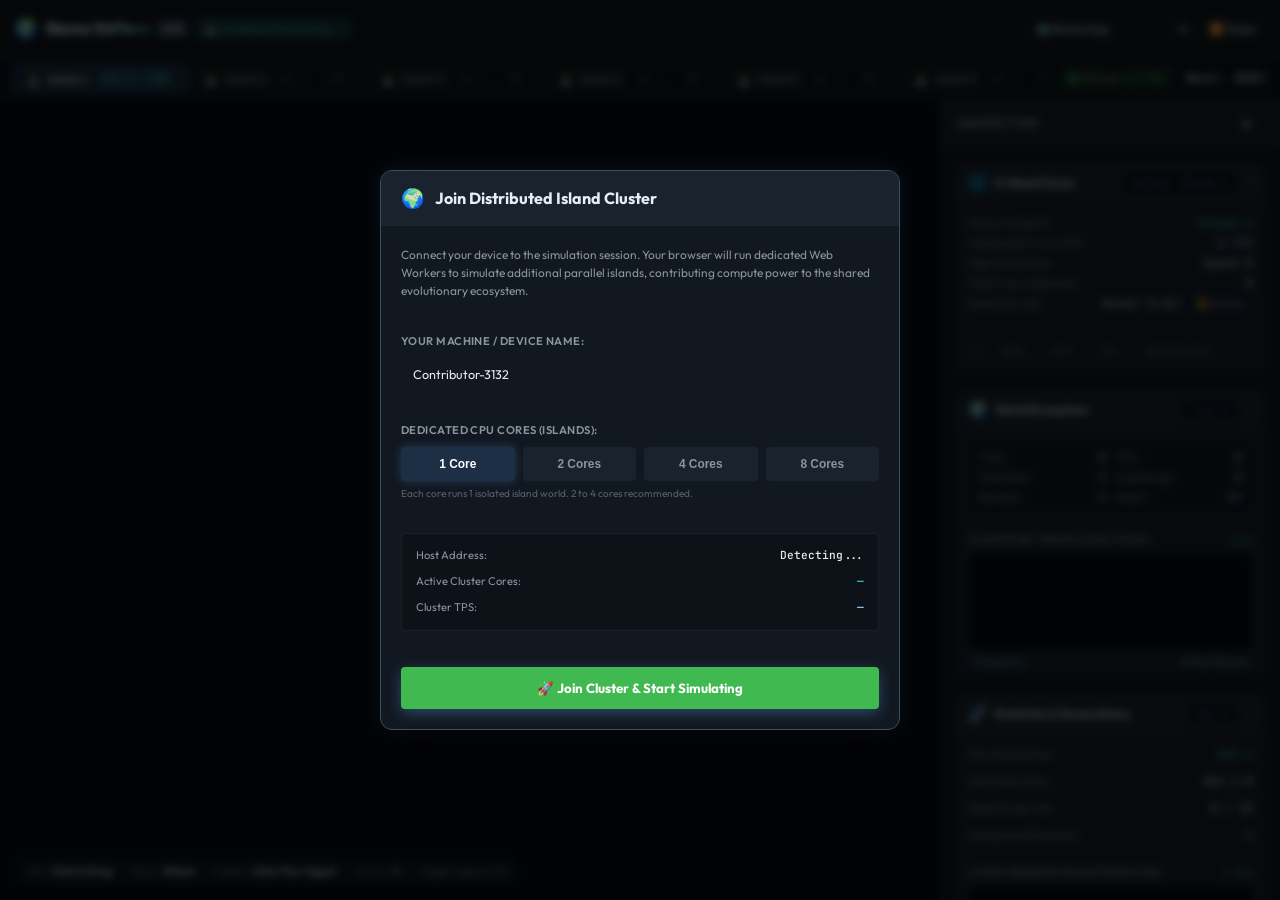
==== commit 5168785b: "TASK_64-73: Pure WebGPU agent pipeline, cluster fixes, and CPU/GPU parity tooling - TASK_64: Prevent" ====
--- a/index.html
+++ b/index.html
@@ -873,6 +873,14 @@
               <span class="channel-desc">console.warn & console.error with stack traces</span>
             </div>
           </label>
+
+          <label class="channel-checkbox-label">
+            <input type="checkbox" id="chk-rec-dynamics" checked>
+            <div class="channel-info">
+              <span class="channel-name">🧬 Sim Dynamics & Parity</span>
+              <span class="channel-desc">Action distributions, metabolism, collisions & mortality</span>
+            </div>
+          </label>
         </div>
 
         <div class="recorder-actions">
